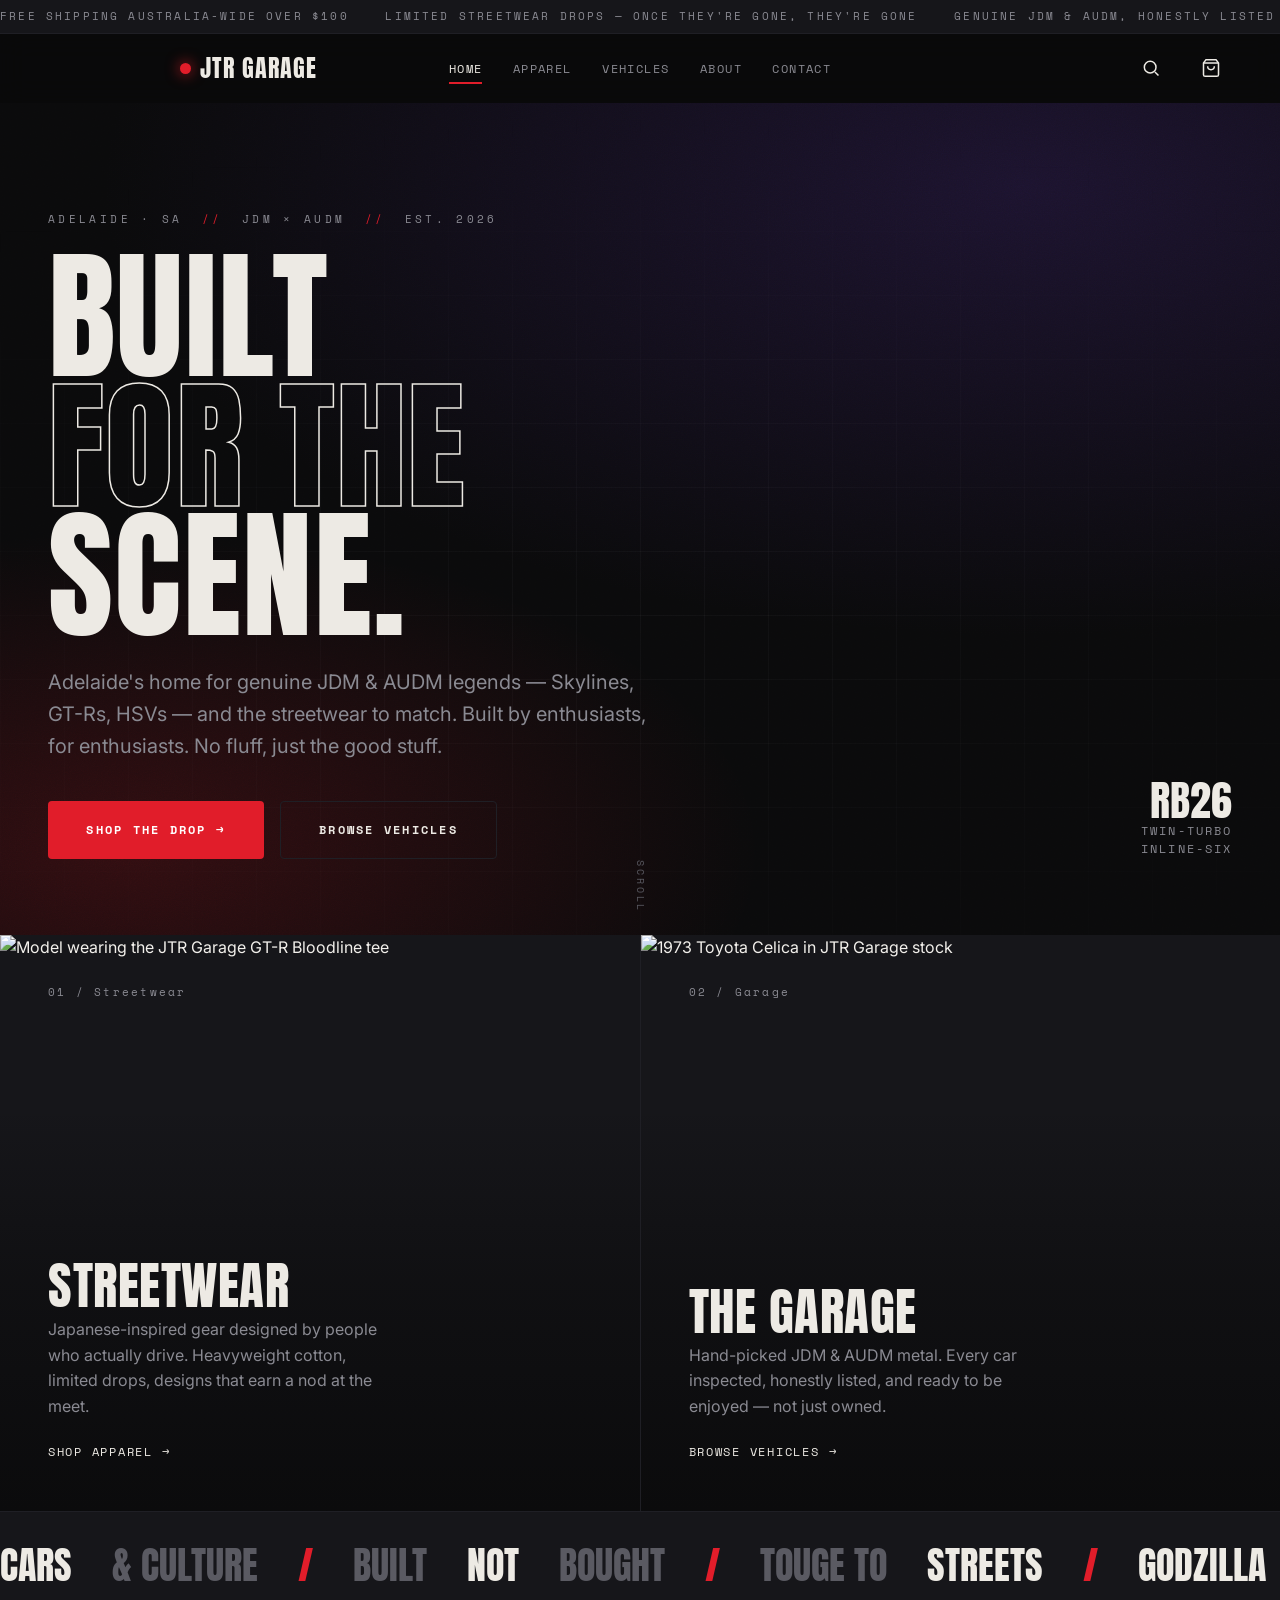
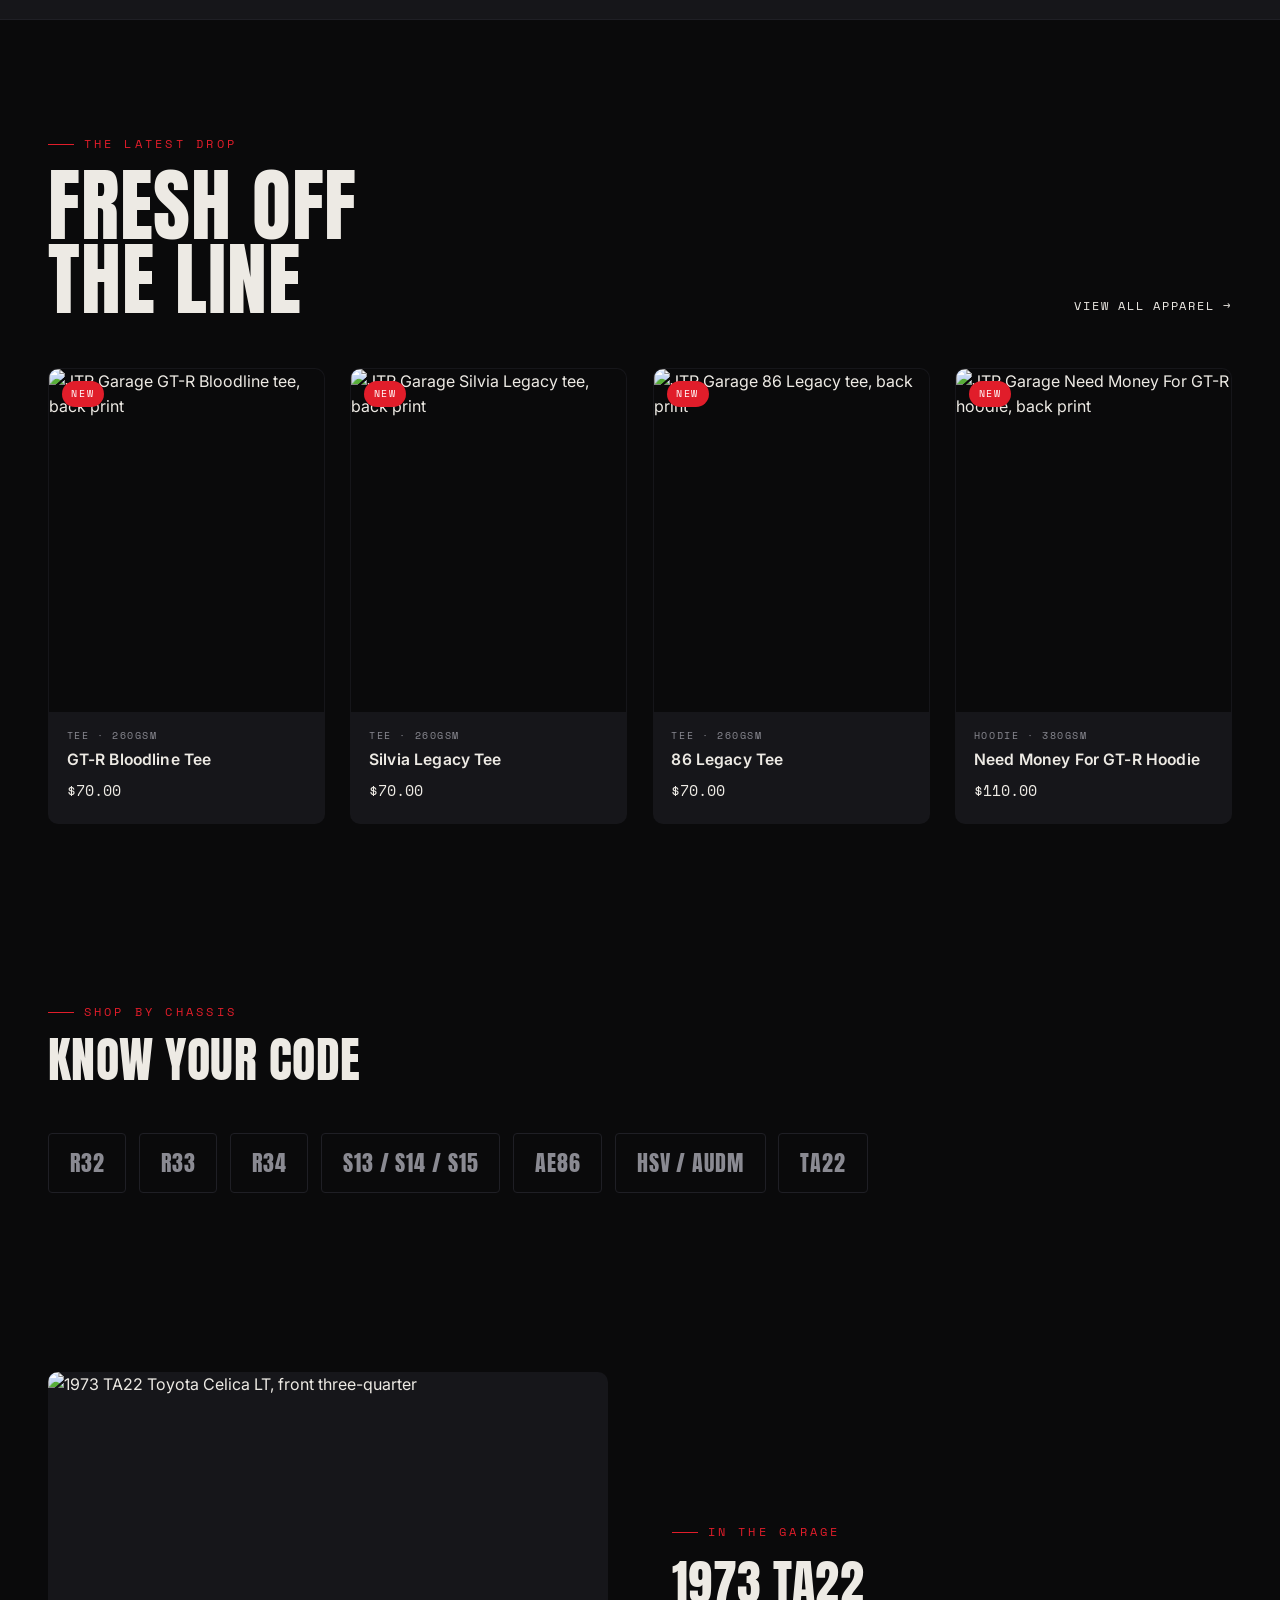
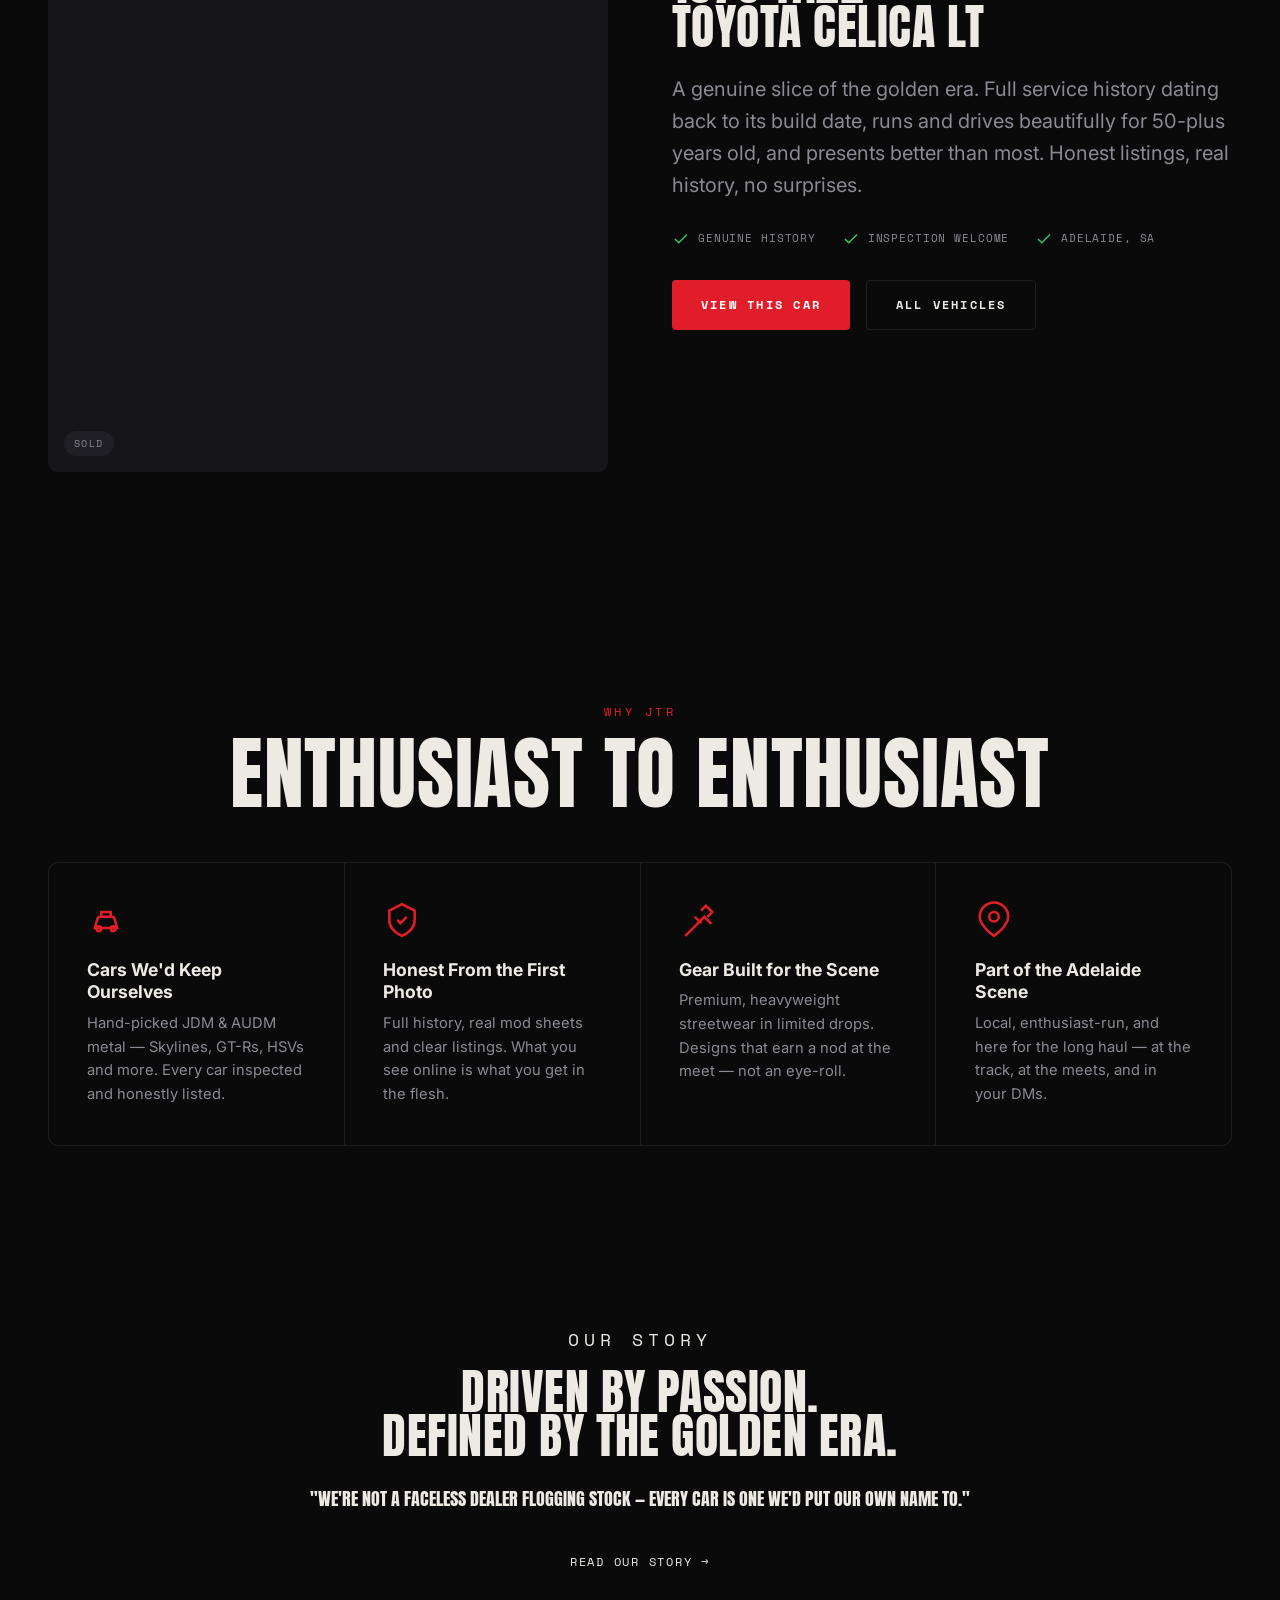
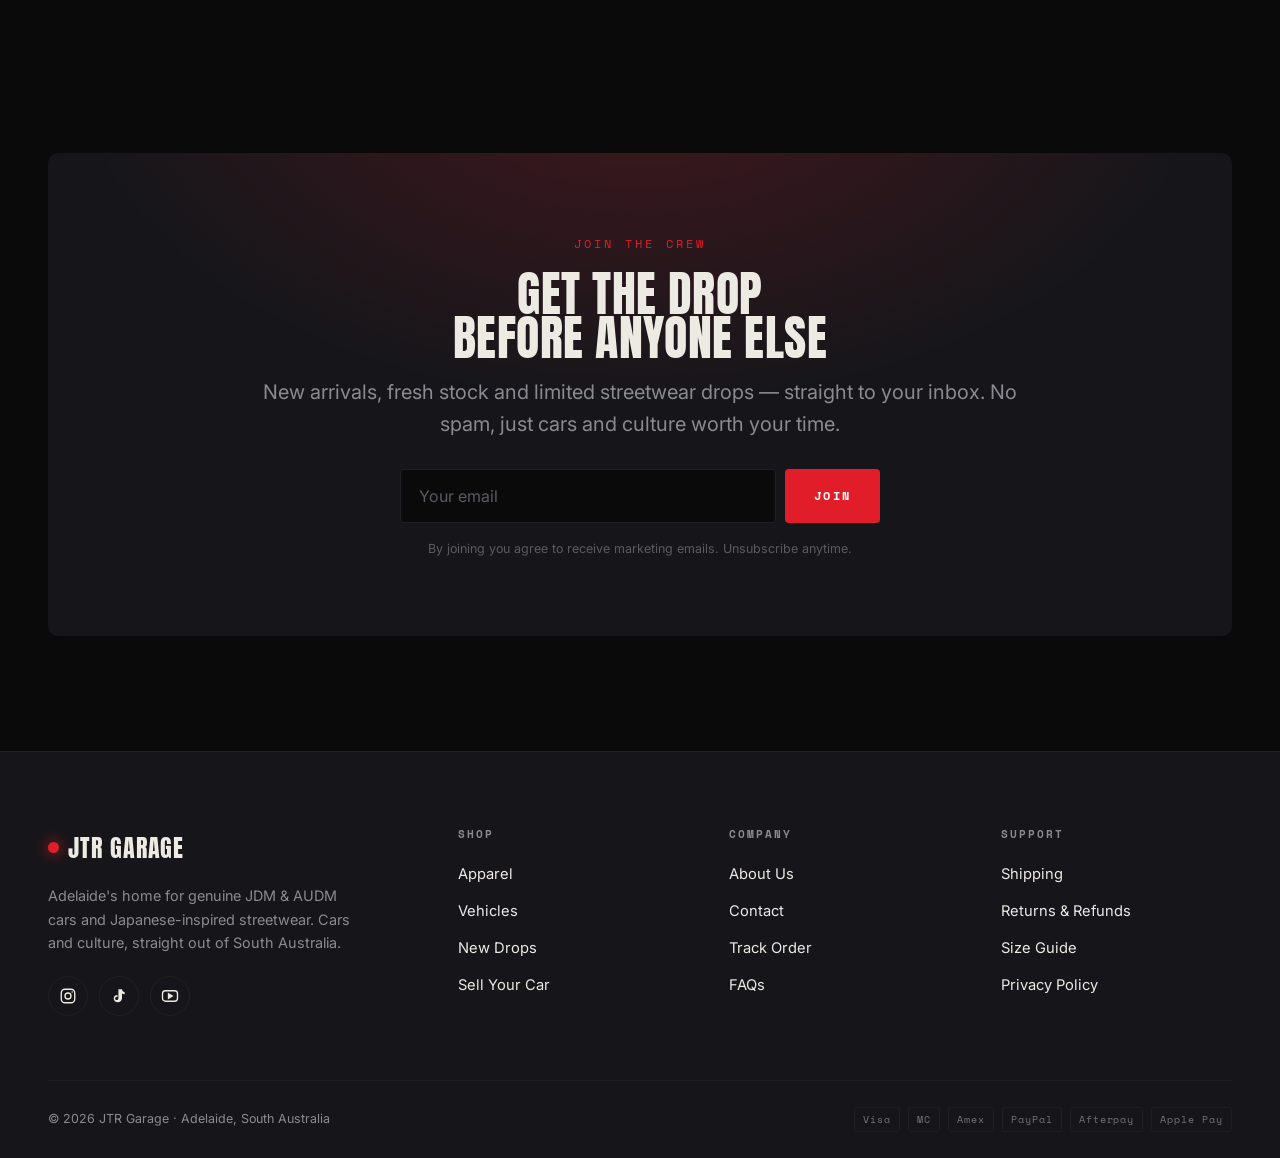
==== index.html @ a8d44f6a "Redesign JTR Garage storefront — dark JDM-streetwear theme Complete ground-up redesign of the JTR Ga" ====
<!doctype html>
<html lang="en-AU">
<head>
  <meta charset="utf-8">
  <meta name="viewport" content="width=device-width, initial-scale=1">
  <title>JTR Garage — JDM & AUDM Cars + Japanese-Inspired Streetwear | Adelaide</title>
  <meta name="description" content="JTR Garage — Adelaide's home for genuine JDM & AUDM cars (Skylines, GT-Rs, HSVs) and Japanese-inspired streetwear. Built by enthusiasts, for enthusiasts.">
  <link rel="canonical" href="https://jtr-garage.myshopify.com/">
  <meta name="theme-color" content="#0a0a0b">

  <!-- Open Graph -->
  <meta property="og:type" content="website">
  <meta property="og:site_name" content="JTR Garage">
  <meta property="og:title" content="JTR Garage — Cars & Culture. Adelaide-Built.">
  <meta property="og:description" content="Genuine JDM & AUDM legends and the streetwear to match. Built by enthusiasts, for enthusiasts.">
  <meta property="og:image" content="https://cdn.shopify.com/s/files/1/0996/3821/5027/files/IMG_1410.heic?v=1778759772&width=1200">
  <meta name="twitter:card" content="summary_large_image">

  <link rel="preconnect" href="https://fonts.googleapis.com">
  <link rel="preconnect" href="https://fonts.gstatic.com" crossorigin>
  <link rel="preconnect" href="https://cdn.shopify.com" crossorigin>
  <link href="https://fonts.googleapis.com/css2?family=Anton&family=Inter:wght@400;500;600;700&family=Space+Mono:wght@400;700&display=swap" rel="stylesheet">
  <link rel="stylesheet" href="assets/css/styles.css">

  <script type="application/ld+json">
  {
    "@context": "https://schema.org",
    "@type": "Organization",
    "name": "JTR Garage",
    "url": "https://jtr-garage.myshopify.com/",
    "description": "Adelaide retailer of genuine JDM & AUDM cars and Japanese-inspired streetwear.",
    "address": { "@type": "PostalAddress", "addressLocality": "Adelaide", "addressRegion": "SA", "addressCountry": "AU" },
    "sameAs": [
      "https://www.instagram.com/jtrgarage",
      "https://www.tiktok.com/@jtrgarage",
      "https://www.youtube.com/@jtrgarage"
    ]
  }
  </script>
  <script src="assets/js/app.js" defer></script>
</head>
<body>
  <a class="skip-link" href="#main">Skip to content</a>

  <!-- Announcement -->
  <div class="announce" aria-label="Store announcements">
    <div class="announce__track" aria-hidden="true">
      <span>Free shipping Australia-wide over $100&nbsp;&nbsp;&nbsp;&nbsp;Limited streetwear drops — once they're gone, they're gone&nbsp;&nbsp;&nbsp;&nbsp;Genuine JDM & AUDM, honestly listed&nbsp;&nbsp;&nbsp;&nbsp;Adelaide-built</span>
      <span>Free shipping Australia-wide over $100&nbsp;&nbsp;&nbsp;&nbsp;Limited streetwear drops — once they're gone, they're gone&nbsp;&nbsp;&nbsp;&nbsp;Genuine JDM & AUDM, honestly listed&nbsp;&nbsp;&nbsp;&nbsp;Adelaide-built</span>
    </div>
  </div>

  <!-- Header -->
  <header class="site-header">
    <div class="container nav">
      <button class="nav__toggle" aria-expanded="false" aria-controls="navMenu" aria-label="Open menu"><span></span></button>
      <a class="brand" href="index.html" aria-label="JTR Garage home"><span class="dot" aria-hidden="true"></span>JTR Garage</a>
      <nav class="nav__menu" id="navMenu" aria-label="Primary">
        <ul class="nav__links">
          <li><a href="index.html" aria-current="page">Home</a></li>
          <li><a href="apparel.html">Apparel</a></li>
          <li><a href="vehicles.html">Vehicles</a></li>
          <li><a href="about.html">About</a></li>
          <li><a href="contact.html">Contact</a></li>
        </ul>
      </nav>
      <div class="nav__actions">
        <a class="nav__icon" href="contact.html" aria-label="Search">
          <svg viewBox="0 0 24 24" fill="none" stroke="currentColor" stroke-width="1.8" aria-hidden="true"><circle cx="11" cy="11" r="7"/><path d="m21 21-4.3-4.3"/></svg>
        </a>
        <button class="nav__icon" data-cart-open aria-label="Open bag">
          <svg viewBox="0 0 24 24" fill="none" stroke="currentColor" stroke-width="1.8" aria-hidden="true"><path d="M6 2 3 6v14a2 2 0 0 0 2 2h14a2 2 0 0 0 2-2V6l-3-4z"/><path d="M3 6h18"/><path d="M16 10a4 4 0 0 1-8 0"/></svg>
          <span class="cart-count" aria-hidden="true">0</span>
        </button>
      </div>
    </div>
  </header>

  <main id="main">
    <!-- HERO -->
    <section class="hero">
      <div class="hero__bg" aria-hidden="true"></div>
      <div class="hero__grid" aria-hidden="true"></div>
      <div class="hero__noise" aria-hidden="true"></div>
      <div class="container hero__inner">
        <p class="hero__chassis"><span>Adelaide · SA</span><span class="accent">//</span><span>JDM × AUDM</span><span class="accent">//</span><span>Est. 2026</span></p>
        <h1 class="h-xl">
          <span class="line">Built</span>
          <span class="line outline">For the</span>
          <span class="line">Scene.</span>
        </h1>
        <p class="hero__sub lede">Adelaide's home for genuine JDM &amp; AUDM legends — Skylines, GT-Rs, HSVs — and the streetwear to match. Built by enthusiasts, for enthusiasts. No fluff, just the good stuff.</p>
        <div class="hero__cta">
          <a class="btn btn--lg" href="apparel.html">Shop the Drop <span class="arrow" aria-hidden="true">→</span></a>
          <a class="btn btn--ghost btn--lg" href="vehicles.html">Browse Vehicles</a>
        </div>
      </div>
      <div class="hero__meta" aria-hidden="true">
        <div class="num">RB26</div>
        <p class="mono text-ash">Twin-turbo<br>inline-six</p>
      </div>
      <span class="scroll-cue" aria-hidden="true">Scroll</span>
    </section>

    <!-- WORLDS -->
    <section aria-label="Shop by world">
      <div class="worlds">
        <article class="world reveal">
          <span class="world__num">01 / Streetwear</span>
          <div class="world__media"><img src="https://cdn.shopify.com/s/files/1/0996/3821/5027/files/6d2e82fd798141e6ab0d344228df6af6.png?v=1782035944&width=1000" alt="Model wearing the JTR Garage GT-R Bloodline tee" loading="lazy" width="1000" height="1250"></div>
          <div class="world__body">
            <h3>Streetwear</h3>
            <p>Japanese-inspired gear designed by people who actually drive. Heavyweight cotton, limited drops, designs that earn a nod at the meet.</p>
            <a class="link-arrow" href="apparel.html">Shop apparel <span aria-hidden="true">→</span></a>
          </div>
        </article>
        <article class="world reveal">
          <span class="world__num">02 / Garage</span>
          <div class="world__media"><img src="https://cdn.shopify.com/s/files/1/0996/3821/5027/files/IMG_1410.heic?v=1778759772&width=1000" alt="1973 Toyota Celica in JTR Garage stock" loading="lazy" width="1000" height="1333"></div>
          <div class="world__body">
            <h3>The Garage</h3>
            <p>Hand-picked JDM &amp; AUDM metal. Every car inspected, honestly listed, and ready to be enjoyed — not just owned.</p>
            <a class="link-arrow" href="vehicles.html">Browse vehicles <span aria-hidden="true">→</span></a>
          </div>
        </article>
      </div>
    </section>

    <!-- BRAND STRIP -->
    <div class="strip" aria-hidden="true">
      <div class="strip__track">
        <span><em>Cars</em> &amp; Culture</span><span>Built <em>Not</em> Bought</span><span>Touge to <em>Streets</em></span><span><em>Godzilla</em> Lives</span>
        <span><em>Cars</em> &amp; Culture</span><span>Built <em>Not</em> Bought</span><span>Touge to <em>Streets</em></span><span><em>Godzilla</em> Lives</span>
      </div>
    </div>

    <!-- LATEST DROP -->
    <section class="section" aria-labelledby="drop-h">
      <div class="container">
        <div class="section-head">
          <p class="eyebrow">The Latest Drop</p>
          <div style="display:flex;justify-content:space-between;align-items:flex-end;gap:1rem;flex-wrap:wrap">
            <h2 class="h-lg" id="drop-h">Fresh Off<br>the Line</h2>
            <a class="link-arrow" href="apparel.html">View all apparel <span aria-hidden="true">→</span></a>
          </div>
        </div>
        <div class="grid grid--products">
          <!-- GT-R Bloodline Tee -->
          <article class="card reveal">
            <div class="card__media">
              <div class="card__tags"><span class="badge badge--new">New</span></div>
              <img class="main" src="https://cdn.shopify.com/s/files/1/0996/3821/5027/files/6d2e82fd798141e6ab0d344228df6af6.png?v=1782035944&width=600" alt="JTR Garage GT-R Bloodline tee, back print" loading="lazy" width="600" height="750">
              <img class="alt" src="https://cdn.shopify.com/s/files/1/0996/3821/5027/files/3e28e5563ec143d69ae0faca0f91ce28.png?v=1782035943&width=600" alt="" loading="lazy" width="600" height="750">
              <div class="card__quick"><a class="btn btn--block btn--light" href="product-gt-r-bloodline-tee.html">View — $70</a></div>
            </div>
            <div class="card__body">
              <span class="card__type">Tee · 260gsm</span>
              <a class="card__link" href="product-gt-r-bloodline-tee.html"><h3 class="card__title">GT-R Bloodline Tee</h3></a>
              <span class="card__price">$70.00</span>
            </div>
          </article>
          <!-- Silvia Legacy Tee -->
          <article class="card reveal">
            <div class="card__media">
              <div class="card__tags"><span class="badge badge--new">New</span></div>
              <img class="main" src="https://cdn.shopify.com/s/files/1/0996/3821/5027/files/0b4394c1098d4ad883987fc6e16c37b6.png?v=1782036023&width=600" alt="JTR Garage Silvia Legacy tee, back print" loading="lazy" width="600" height="750">
              <img class="alt" src="https://cdn.shopify.com/s/files/1/0996/3821/5027/files/18c132f25ce74265a1ed1c13c57f512d.png?v=1782036022&width=600" alt="" loading="lazy" width="600" height="750">
              <div class="card__quick"><a class="btn btn--block btn--light" href="product-silvia-legacy-tee.html">View — $70</a></div>
            </div>
            <div class="card__body">
              <span class="card__type">Tee · 260gsm</span>
              <a class="card__link" href="product-silvia-legacy-tee.html"><h3 class="card__title">Silvia Legacy Tee</h3></a>
              <span class="card__price">$70.00</span>
            </div>
          </article>
          <!-- 86 Legacy Tee -->
          <article class="card reveal">
            <div class="card__media">
              <div class="card__tags"><span class="badge badge--new">New</span></div>
              <img class="main" src="https://cdn.shopify.com/s/files/1/0996/3821/5027/files/5de218556f364bc88f3ea257500eb678.png?v=1782038824&width=600" alt="JTR Garage 86 Legacy tee, back print" loading="lazy" width="600" height="750">
              <img class="alt" src="https://cdn.shopify.com/s/files/1/0996/3821/5027/files/0eedc8e55056465482ac3e46054954a8.png?v=1782038824&width=600" alt="" loading="lazy" width="600" height="750">
              <div class="card__quick"><a class="btn btn--block btn--light" href="product-86-legacy-tee.html">View — $70</a></div>
            </div>
            <div class="card__body">
              <span class="card__type">Tee · 260gsm</span>
              <a class="card__link" href="product-86-legacy-tee.html"><h3 class="card__title">86 Legacy Tee</h3></a>
              <span class="card__price">$70.00</span>
            </div>
          </article>
          <!-- Need Money Hoodie -->
          <article class="card reveal">
            <div class="card__media">
              <div class="card__tags"><span class="badge badge--new">New</span></div>
              <img class="main" src="https://cdn.shopify.com/s/files/1/0996/3821/5027/files/aecdde7987064b0fa595f84866cf0510.png?v=1782098168&width=600" alt="JTR Garage Need Money For GT-R hoodie, back print" loading="lazy" width="600" height="750">
              <img class="alt" src="https://cdn.shopify.com/s/files/1/0996/3821/5027/files/e1a0af1949a040fe84cc555e1acfe4ed.png?v=1782098168&width=600" alt="" loading="lazy" width="600" height="750">
              <div class="card__quick"><a class="btn btn--block btn--light" href="product-need-money-hoodie.html">View — $110</a></div>
            </div>
            <div class="card__body">
              <span class="card__type">Hoodie · 380gsm</span>
              <a class="card__link" href="product-need-money-hoodie.html"><h3 class="card__title">Need Money For GT-R Hoodie</h3></a>
              <span class="card__price">$110.00</span>
            </div>
          </article>
        </div>
      </div>
    </section>

    <!-- SHOP BY CHASSIS -->
    <section class="section section--tight" aria-labelledby="chassis-h">
      <div class="container">
        <div class="section-head">
          <p class="eyebrow">Shop by Chassis</p>
          <h2 class="h-md" id="chassis-h">Know your code</h2>
        </div>
        <nav class="chassis" aria-label="Shop by chassis code">
          <a href="apparel.html?chassis=r32">R32</a>
          <a href="apparel.html?chassis=r33">R33</a>
          <a href="apparel.html?chassis=r34">R34</a>
          <a href="apparel.html?chassis=s13">S13 / S14 / S15</a>
          <a href="apparel.html?chassis=86">AE86</a>
          <a href="vehicles.html?chassis=hsv">HSV / AUDM</a>
          <a href="vehicles.html?chassis=ta22">TA22</a>
        </nav>
      </div>
    </section>

    <!-- VEHICLE FEATURE -->
    <section class="section" aria-labelledby="veh-h">
      <div class="container">
        <div class="feature">
          <div class="feature__media reveal">
            <img src="https://cdn.shopify.com/s/files/1/0996/3821/5027/files/IMG_1410.heic?v=1778759772&width=1100" alt="1973 TA22 Toyota Celica LT, front three-quarter" loading="lazy" width="1100" height="1466">
            <span class="badge badge--sold tag-mono">Sold</span>
          </div>
          <div class="feature__body reveal">
            <p class="eyebrow">In the Garage</p>
            <h2 class="h-md" id="veh-h">1973 TA22<br>Toyota Celica LT</h2>
            <div class="stack">
              <p class="lede">A genuine slice of the golden era. Full service history dating back to its build date, runs and drives beautifully for 50-plus years old, and presents better than most. Honest listings, real history, no surprises.</p>
            </div>
            <div class="trust-row">
              <div><svg viewBox="0 0 24 24" fill="none" stroke="currentColor" stroke-width="2"><path d="M20 6 9 17l-5-5"/></svg> Genuine history</div>
              <div><svg viewBox="0 0 24 24" fill="none" stroke="currentColor" stroke-width="2"><path d="M20 6 9 17l-5-5"/></svg> Inspection welcome</div>
              <div><svg viewBox="0 0 24 24" fill="none" stroke="currentColor" stroke-width="2"><path d="M20 6 9 17l-5-5"/></svg> Adelaide, SA</div>
            </div>
            <div class="hero__cta" style="margin-top:2rem">
              <a class="btn" href="vehicle-1973-ta22-celica.html">View this car</a>
              <a class="btn btn--ghost" href="vehicles.html">All vehicles</a>
            </div>
          </div>
        </div>
      </div>
    </section>

    <!-- VALUE PROPS -->
    <section class="section" aria-labelledby="why-h">
      <div class="container">
        <div class="section-head center">
          <p class="eyebrow center">Why JTR</p>
          <h2 class="h-lg" id="why-h">Enthusiast to Enthusiast</h2>
        </div>
        <div class="props">
          <div class="prop reveal">
            <svg class="prop__ico" viewBox="0 0 24 24" fill="none" stroke="currentColor" stroke-width="1.6"><path d="M5 17h14l-1.5-5.5a2 2 0 0 0-1.9-1.5H8.4a2 2 0 0 0-1.9 1.5L5 17z"/><circle cx="7.5" cy="17.5" r="1.5"/><circle cx="16.5" cy="17.5" r="1.5"/><path d="M9 10V7h6v3"/></svg>
            <h3>Cars We'd Keep Ourselves</h3>
            <p>Hand-picked JDM &amp; AUDM metal — Skylines, GT-Rs, HSVs and more. Every car inspected and honestly listed.</p>
          </div>
          <div class="prop reveal">
            <svg class="prop__ico" viewBox="0 0 24 24" fill="none" stroke="currentColor" stroke-width="1.6"><path d="M12 2 4 6v6c0 5 3.5 8 8 10 4.5-2 8-5 8-10V6z"/><path d="m9 12 2 2 4-4"/></svg>
            <h3>Honest From the First Photo</h3>
            <p>Full history, real mod sheets and clear listings. What you see online is what you get in the flesh.</p>
          </div>
          <div class="prop reveal">
            <svg class="prop__ico" viewBox="0 0 24 24" fill="none" stroke="currentColor" stroke-width="1.6"><path d="M20.4 14.5 16 10 4 22"/><path d="m14 6 3-3 4 4-3 3"/><path d="m10 10 4 4"/></svg>
            <h3>Gear Built for the Scene</h3>
            <p>Premium, heavyweight streetwear in limited drops. Designs that earn a nod at the meet — not an eye-roll.</p>
          </div>
          <div class="prop reveal">
            <svg class="prop__ico" viewBox="0 0 24 24" fill="none" stroke="currentColor" stroke-width="1.6"><path d="M21 10c0 6-9 12-9 12S3 16 3 10a9 9 0 0 1 18 0z"/><circle cx="12" cy="10" r="3"/></svg>
            <h3>Part of the Adelaide Scene</h3>
            <p>Local, enthusiast-run, and here for the long haul — at the track, at the meets, and in your DMs.</p>
          </div>
        </div>
      </div>
    </section>

    <!-- STORY -->
    <section class="section section--tight" aria-labelledby="story-h">
      <div class="container story" style="text-align:center">
        <p class="eyebrow center" style="justify-content:center">Our Story</p>
        <h2 class="h-md" id="story-h" style="margin-top:1rem">Driven by Passion.<br>Defined by the Golden Era.</h2>
        <p class="pull" style="border:0;padding:0;text-align:center;margin-top:2rem">"We're not a faceless dealer flogging stock — every car is one we'd put our own name to."</p>
        <a class="link-arrow" href="about.html" style="justify-content:center">Read our story <span aria-hidden="true">→</span></a>
      </div>
    </section>

    <!-- NEWSLETTER -->
    <section class="section" aria-labelledby="nl-h">
      <div class="container">
        <div class="newsletter reveal">
          <p class="eyebrow center" style="justify-content:center">Join the Crew</p>
          <h2 class="h-md" id="nl-h" style="margin-top:1rem">Get the Drop<br>Before Anyone Else</h2>
          <p class="lede" style="margin:1rem auto 0">New arrivals, fresh stock and limited streetwear drops — straight to your inbox. No spam, just cars and culture worth your time.</p>
          <form class="newsletter__form" data-demo data-success="You're on the list — welcome to the crew.">
            <label class="visually-hidden" for="nl-email">Email address</label>
            <input class="field" id="nl-email" type="email" name="email" placeholder="Your email" required autocomplete="email">
            <button class="btn" type="submit">Join</button>
          </form>
          <small>By joining you agree to receive marketing emails. Unsubscribe anytime.</small>
        </div>
      </div>
    </section>
  </main>

  <!-- FOOTER -->
  <footer class="site-footer">
    <div class="container">
      <div class="footer__grid">
        <div class="footer__brand">
          <a class="brand" href="index.html"><span class="dot" aria-hidden="true"></span>JTR Garage</a>
          <p>Adelaide's home for genuine JDM &amp; AUDM cars and Japanese-inspired streetwear. Cars and culture, straight out of South Australia.</p>
          <div class="socials">
            <a href="https://www.instagram.com/jtrgarage" aria-label="Instagram" rel="noopener" target="_blank"><svg viewBox="0 0 24 24" fill="none" stroke="currentColor" stroke-width="1.8"><rect x="3" y="3" width="18" height="18" rx="5"/><circle cx="12" cy="12" r="4"/><circle cx="17.5" cy="6.5" r="1" fill="currentColor" stroke="none"/></svg></a>
            <a href="https://www.tiktok.com/@jtrgarage" aria-label="TikTok" rel="noopener" target="_blank"><svg viewBox="0 0 24 24" fill="currentColor"><path d="M16 3c.3 2.1 1.5 3.6 3.6 3.9v2.6c-1.3.1-2.5-.3-3.6-1v6.1c0 3.3-2.4 5.6-5.5 5.6S5 18 5 15.2c0-2.8 2.3-4.8 5-4.6v2.7c-.4-.1-.9-.2-1.3-.1-1.1.2-1.9 1.1-1.8 2.3.1 1.1 1 1.9 2.1 1.9 1.3 0 2.2-1 2.2-2.5V3z"/></svg></a>
            <a href="https://www.youtube.com/@jtrgarage" aria-label="YouTube" rel="noopener" target="_blank"><svg viewBox="0 0 24 24" fill="none" stroke="currentColor" stroke-width="1.8"><rect x="2" y="5" width="20" height="14" rx="4"/><path d="m10 9 5 3-5 3z" fill="currentColor"/></svg></a>
          </div>
        </div>
        <div class="footer__col">
          <h4>Shop</h4>
          <a href="apparel.html">Apparel</a>
          <a href="vehicles.html">Vehicles</a>
          <a href="apparel.html">New Drops</a>
          <a href="vehicles.html">Sell Your Car</a>
        </div>
        <div class="footer__col">
          <h4>Company</h4>
          <a href="about.html">About Us</a>
          <a href="contact.html">Contact</a>
          <a href="contact.html">Track Order</a>
          <a href="contact.html">FAQs</a>
        </div>
        <div class="footer__col">
          <h4>Support</h4>
          <a href="contact.html">Shipping</a>
          <a href="contact.html">Returns &amp; Refunds</a>
          <a href="contact.html">Size Guide</a>
          <a href="contact.html">Privacy Policy</a>
        </div>
      </div>
      <div class="footer__bar">
        <p>© <span data-year>2026</span> JTR Garage · Adelaide, South Australia</p>
        <div class="pay" aria-label="Accepted payments">
          <span>Visa</span><span>MC</span><span>Amex</span><span>PayPal</span><span>Afterpay</span><span>Apple Pay</span>
        </div>
      </div>
    </div>
  </footer>

  <!-- Cart drawer -->
  <div class="overlay" id="overlay" aria-hidden="true"></div>
  <aside class="drawer" id="cartDrawer" aria-label="Shopping bag" aria-hidden="true">
    <div class="drawer__head">
      <h3>Your Bag</h3>
      <button class="drawer__close" data-cart-close aria-label="Close bag">
        <svg viewBox="0 0 24 24" fill="none" stroke="currentColor" stroke-width="1.8"><path d="M18 6 6 18M6 6l12 12"/></svg>
      </button>
    </div>
    <div class="drawer__body" id="cartBody"></div>
    <div class="drawer__foot">
      <div class="drawer__total"><span class="mono">Subtotal</span><span class="amt" id="cartTotal">$0.00</span></div>
      <a class="btn btn--block btn--lg" href="contact.html">Checkout</a>
      <p class="drawer__note">Secure checkout · Free AU shipping over $100</p>
    </div>
  </aside>
</body>
</html>
---- assets/css/styles.css ----
/* ==========================================================================
   JTR GARAGE — Design System
   Aesthetic: dark, minimalist "techwear" canvas + one weaponised JDM accent.
   Type: Anton (display) · Inter (body) · Space Mono (technical labels)
   ========================================================================== */

/* ---- Design tokens ------------------------------------------------------ */
:root {
  /* Core palette */
  --sumi:      #0a0a0b;   /* page background — near-black ink              */
  --graphite:  #16161a;   /* raised surfaces / cards                       */
  --graphite-2:#1f1f25;   /* hover / borders on dark                       */
  --bone:      #edeae4;   /* primary text — warm off-white                 */
  --ash:       #8a8a92;   /* muted text, captions, metadata                */
  --ash-dim:   #5a5a62;   /* faint dividers                                 */
  --red:       #e11d2a;   /* THE accent — CTAs, tags, links, the dot       */
  --red-hot:   #ff2b39;   /* hover state for the accent                    */
  --purple:    #2a1a4a;   /* R34 Midnight Purple — seasonal/secondary      */
  --white:     #f4f2ed;   /* championship white for inverted sections      */
  --good:      #35c46b;   /* in-stock / success                            */

  /* Type */
  --f-display: 'Anton', 'Arial Narrow', sans-serif;
  --f-body:    'Inter', system-ui, -apple-system, 'Segoe UI', sans-serif;
  --f-mono:    'Space Mono', ui-monospace, 'SFMono-Regular', monospace;

  /* Scale */
  --container: 1280px;
  --gutter: clamp(1rem, 4vw, 3rem);
  --radius: 4px;
  --radius-lg: 10px;

  /* Motion */
  --ease: cubic-bezier(0.22, 1, 0.36, 1);
  --t-fast: 0.18s var(--ease);
  --t-med: 0.35s var(--ease);

  /* Elevation */
  --shadow: 0 10px 40px -12px rgba(0, 0, 0, 0.7);
  --header-h: 68px;
}

/* ---- Reset -------------------------------------------------------------- */
*, *::before, *::after { box-sizing: border-box; }
* { margin: 0; }
html { -webkit-text-size-adjust: 100%; scroll-behavior: smooth; }
body {
  background: var(--sumi);
  color: var(--bone);
  font-family: var(--f-body);
  font-size: 16px;
  line-height: 1.6;
  -webkit-font-smoothing: antialiased;
  text-rendering: optimizeLegibility;
  overflow-x: hidden;
}
img, picture, svg, video { display: block; max-width: 100%; height: auto; }
a { color: inherit; text-decoration: none; }
button { font: inherit; color: inherit; cursor: pointer; background: none; border: 0; }
input, textarea, select { font: inherit; color: inherit; }
ul, ol { list-style: none; padding: 0; }
:focus-visible { outline: 2px solid var(--red); outline-offset: 3px; border-radius: 2px; }

/* ---- Typography --------------------------------------------------------- */
h1, h2, h3, h4 { font-family: var(--f-display); font-weight: 400; line-height: 0.92; letter-spacing: 0.01em; text-transform: uppercase; }
.h-xl  { font-size: clamp(3rem, 11vw, 9rem); }
.h-lg  { font-size: clamp(2.4rem, 7vw, 5rem); }
.h-md  { font-size: clamp(1.8rem, 4.5vw, 3rem); }
.h-sm  { font-size: clamp(1.4rem, 3vw, 2rem); }
.lede  { font-size: clamp(1.05rem, 1.6vw, 1.25rem); color: var(--ash); max-width: 60ch; }

/* technical / spec label */
.mono { font-family: var(--f-mono); font-size: 0.72rem; letter-spacing: 0.18em; text-transform: uppercase; }
.eyebrow { font-family: var(--f-mono); font-size: 0.72rem; letter-spacing: 0.28em; text-transform: uppercase; color: var(--red); display: inline-flex; align-items: center; gap: 0.6rem; }
.eyebrow::before { content: ""; width: 26px; height: 1px; background: var(--red); }
.eyebrow.center::before { display: none; }

.accent { color: var(--red); }
.text-ash { color: var(--ash); }

/* ---- Layout ------------------------------------------------------------- */
.container { width: 100%; max-width: var(--container); margin-inline: auto; padding-inline: var(--gutter); }
.section { padding-block: clamp(3.5rem, 9vw, 8rem); }
.section--tight { padding-block: clamp(2.5rem, 5vw, 4rem); }
.divider { height: 1px; background: linear-gradient(90deg, transparent, var(--graphite-2) 20%, var(--graphite-2) 80%, transparent); border: 0; }
.stack > * + * { margin-top: 1.25rem; }
.section-head { display: flex; flex-direction: column; gap: 1rem; margin-bottom: clamp(2rem, 4vw, 3.5rem); }
.section-head.center { align-items: center; text-align: center; }
.skip-link { position: absolute; left: -9999px; top: 0; z-index: 200; background: var(--red); color: #fff; padding: 0.75rem 1.25rem; font-weight: 600; }
.skip-link:focus { left: 0; }

/* ---- Buttons ------------------------------------------------------------ */
.btn {
  --btn-bg: var(--red); --btn-fg: #fff;
  display: inline-flex; align-items: center; justify-content: center; gap: 0.6rem;
  min-height: 50px; padding: 0 1.8rem;
  background: var(--btn-bg); color: var(--btn-fg);
  font-family: var(--f-mono); font-size: 0.78rem; font-weight: 700; letter-spacing: 0.18em; text-transform: uppercase;
  border-radius: var(--radius); position: relative; overflow: hidden;
  transition: transform var(--t-fast), background var(--t-fast), box-shadow var(--t-fast);
}
.btn:hover { background: var(--red-hot); transform: translateY(-2px); box-shadow: 0 12px 30px -10px rgba(225, 29, 42, 0.6); }
.btn:active { transform: translateY(0); }
.btn--ghost { --btn-bg: transparent; --btn-fg: var(--bone); border: 1px solid var(--graphite-2); }
.btn--ghost:hover { --btn-bg: var(--bone); --btn-fg: var(--sumi); border-color: var(--bone); box-shadow: none; }
.btn--light { --btn-bg: var(--bone); --btn-fg: var(--sumi); }
.btn--light:hover { background: #fff; box-shadow: 0 12px 30px -10px rgba(0,0,0,0.5); }
.btn--block { width: 100%; }
.btn--lg { min-height: 58px; padding-inline: 2.4rem; }
.btn .arrow { transition: transform var(--t-fast); }
.btn:hover .arrow { transform: translateX(4px); }

.link-arrow { font-family: var(--f-mono); font-size: 0.78rem; letter-spacing: 0.14em; text-transform: uppercase; display: inline-flex; align-items: center; gap: 0.55rem; color: var(--bone); transition: gap var(--t-fast), color var(--t-fast); }
.link-arrow:hover { color: var(--red); gap: 0.9rem; }

/* ---- Badges ------------------------------------------------------------- */
.badge { display: inline-flex; align-items: center; gap: 0.4rem; font-family: var(--f-mono); font-size: 0.62rem; letter-spacing: 0.16em; text-transform: uppercase; padding: 0.3rem 0.6rem; border-radius: 100px; }
.badge--new { background: var(--red); color: #fff; }
.badge--sold { background: var(--graphite-2); color: var(--ash); }
.badge--stock { color: var(--good); }
.badge--stock::before { content: ""; width: 7px; height: 7px; border-radius: 50%; background: var(--good); box-shadow: 0 0 0 3px rgba(53, 196, 107, 0.18); }

/* ==========================================================================
   HEADER / NAV
   ========================================================================== */
.announce { background: var(--graphite); border-bottom: 1px solid var(--graphite-2); overflow: hidden; }
.announce__track { display: flex; gap: 3rem; white-space: nowrap; padding-block: 0.5rem; animation: marquee 28s linear infinite; will-change: transform; }
.announce__track span { font-family: var(--f-mono); font-size: 0.68rem; letter-spacing: 0.2em; text-transform: uppercase; color: var(--ash); display: inline-flex; align-items: center; gap: 3rem; }
.announce__track span::after { content: "●"; color: var(--red); font-size: 0.5rem; }
@keyframes marquee { to { transform: translateX(-50%); } }

.site-header { position: sticky; top: 0; z-index: 100; background: rgba(10,10,11,0.72); backdrop-filter: blur(14px); -webkit-backdrop-filter: blur(14px); border-bottom: 1px solid transparent; transition: border-color var(--t-med), background var(--t-med); }
.site-header.scrolled { background: rgba(10,10,11,0.92); border-bottom-color: var(--graphite-2); }
.nav { height: var(--header-h); display: grid; grid-template-columns: 1fr auto 1fr; align-items: center; }
.nav__menu { display: flex; align-items: center; gap: 2rem; }
.nav__links { display: flex; gap: 1.9rem; }
.nav__links a { font-family: var(--f-mono); font-size: 0.74rem; letter-spacing: 0.12em; text-transform: uppercase; color: var(--ash); position: relative; padding-block: 0.4rem; transition: color var(--t-fast); }
.nav__links a::after { content: ""; position: absolute; left: 0; bottom: 0; width: 0; height: 1.5px; background: var(--red); transition: width var(--t-fast); }
.nav__links a:hover, .nav__links a[aria-current="page"] { color: var(--bone); }
.nav__links a:hover::after, .nav__links a[aria-current="page"]::after { width: 100%; }
.nav__actions { display: flex; align-items: center; gap: 1.1rem; justify-self: end; }
.nav__icon { width: 42px; height: 42px; display: inline-flex; align-items: center; justify-content: center; border-radius: 50%; color: var(--bone); transition: background var(--t-fast), color var(--t-fast); position: relative; }
.nav__icon:hover { background: var(--graphite); color: var(--red); }
.nav__icon svg { width: 20px; height: 20px; }
.cart-count { position: absolute; top: 2px; right: 2px; min-width: 17px; height: 17px; padding: 0 4px; background: var(--red); color: #fff; font-family: var(--f-mono); font-size: 0.6rem; font-weight: 700; border-radius: 100px; display: grid; place-items: center; transform: scale(0); transition: transform var(--t-fast); }
.cart-count.has-items { transform: scale(1); }

/* Brand wordmark */
.brand { justify-self: center; display: inline-flex; align-items: center; gap: 0.55rem; font-family: var(--f-display); font-size: 1.5rem; letter-spacing: 0.04em; text-transform: uppercase; color: var(--bone); }
.brand .dot { width: 11px; height: 11px; border-radius: 50%; background: var(--red); box-shadow: 0 0 14px 1px rgba(225,29,42,0.7); flex: none; }
.brand small { font-family: var(--f-mono); font-size: 0.5rem; letter-spacing: 0.22em; color: var(--ash); align-self: flex-end; margin-bottom: 0.28rem; }

.nav__toggle { display: none; width: 42px; height: 42px; align-items: center; justify-content: center; }
.nav__toggle span { position: relative; width: 22px; height: 2px; background: var(--bone); transition: background var(--t-fast); }
.nav__toggle span::before, .nav__toggle span::after { content: ""; position: absolute; left: 0; width: 22px; height: 2px; background: var(--bone); transition: transform var(--t-fast); }
.nav__toggle span::before { top: -7px; } .nav__toggle span::after { top: 7px; }
.nav__toggle[aria-expanded="true"] span { background: transparent; }
.nav__toggle[aria-expanded="true"] span::before { transform: translateY(7px) rotate(45deg); }
.nav__toggle[aria-expanded="true"] span::after { transform: translateY(-7px) rotate(-45deg); }

/* ==========================================================================
   HERO
   ========================================================================== */
.hero { position: relative; min-height: calc(100svh - var(--header-h)); display: flex; align-items: flex-end; overflow: hidden; padding-bottom: clamp(2.5rem, 6vw, 5rem); }
.hero__bg { position: absolute; inset: 0; z-index: -2; background:
  radial-gradient(120% 90% at 80% 10%, rgba(42,26,74,0.55), transparent 60%),
  radial-gradient(90% 70% at 10% 90%, rgba(225,29,42,0.18), transparent 55%),
  var(--sumi); }
.hero__grid { position: absolute; inset: 0; z-index: -1; background-image: linear-gradient(rgba(138,138,146,0.06) 1px, transparent 1px), linear-gradient(90deg, rgba(138,138,146,0.06) 1px, transparent 1px); background-size: 64px 64px; -webkit-mask-image: radial-gradient(80% 60% at 50% 60%, #000, transparent); mask-image: radial-gradient(80% 60% at 50% 60%, #000, transparent); }
.hero__noise { position: absolute; inset: 0; z-index: -1; opacity: 0.5; pointer-events: none; mix-blend-mode: overlay;
  background-image: url("data:image/svg+xml,%3Csvg xmlns='http://www.w3.org/2000/svg' width='160' height='160'%3E%3Cfilter id='n'%3E%3CfeTurbulence type='fractalNoise' baseFrequency='0.85' numOctaves='2'/%3E%3C/filter%3E%3Crect width='100%25' height='100%25' filter='url(%23n)' opacity='0.5'/%3E%3C/svg%3E"); }
.hero__inner { width: 100%; }
.hero__chassis { font-family: var(--f-mono); font-size: 0.7rem; letter-spacing: 0.3em; color: var(--ash); text-transform: uppercase; margin-bottom: 1.5rem; display: flex; gap: 1.2rem; flex-wrap: wrap; align-items: center; }
.hero__chassis .accent { color: var(--red); }
.hero h1 { margin-block: 0.2rem; }
.hero h1 .line { display: block; }
.hero h1 .outline { -webkit-text-stroke: 1.5px var(--bone); color: transparent; }
.hero__sub { margin-top: 1.6rem; max-width: 46ch; }
.hero__cta { margin-top: 2.4rem; display: flex; flex-wrap: wrap; gap: 1rem; }
.hero__meta { position: absolute; right: var(--gutter); bottom: clamp(2.5rem,6vw,5rem); text-align: right; display: none; }
.hero__meta .num { font-family: var(--f-display); font-size: 2.6rem; line-height: 1; }
.scroll-cue { position: absolute; left: 50%; bottom: 1.4rem; transform: translateX(-50%); writing-mode: vertical-rl; font-family: var(--f-mono); font-size: 0.6rem; letter-spacing: 0.3em; color: var(--ash-dim); text-transform: uppercase; }

/* ==========================================================================
   SPLIT WORLDS (Streetwear / Garage)
   ========================================================================== */
.worlds { display: grid; grid-template-columns: 1fr 1fr; gap: 1px; background: var(--graphite-2); }
.world { position: relative; min-height: 64vh; display: flex; align-items: flex-end; padding: clamp(1.5rem, 4vw, 3rem); overflow: hidden; background: var(--graphite); isolation: isolate; }
.world__media { position: absolute; inset: 0; z-index: -1; transition: transform 0.7s var(--ease); }
.world:hover .world__media { transform: scale(1.05); }
.world::after { content: ""; position: absolute; inset: 0; z-index: -1; background: linear-gradient(180deg, transparent 30%, rgba(10,10,11,0.5) 60%, rgba(10,10,11,0.92)); }
.world__media img { width: 100%; height: 100%; object-fit: cover; filter: grayscale(0.25) contrast(1.05); }
.world__num { position: absolute; top: clamp(1.5rem,4vw,3rem); left: clamp(1.5rem,4vw,3rem); font-family: var(--f-mono); font-size: 0.7rem; letter-spacing: 0.2em; color: var(--ash); }
.world__body { position: relative; }
.world h3 { font-size: clamp(2rem, 4vw, 3.4rem); }
.world p { color: var(--ash); margin-top: 0.5rem; max-width: 34ch; }
.world .link-arrow { margin-top: 1.4rem; }

/* ==========================================================================
   PRODUCT GRID + CARDS
   ========================================================================== */
.grid { display: grid; gap: clamp(1rem, 2vw, 1.6rem); }
.grid--products { grid-template-columns: repeat(auto-fill, minmax(250px, 1fr)); }
.grid--3 { grid-template-columns: repeat(auto-fill, minmax(280px, 1fr)); }

.card { position: relative; display: flex; flex-direction: column; background: var(--graphite); border: 1px solid transparent; border-radius: var(--radius-lg); overflow: hidden; transition: border-color var(--t-med), transform var(--t-med); }
.card:hover { border-color: var(--graphite-2); transform: translateY(-4px); }
.card__media { position: relative; aspect-ratio: 4 / 5; background: var(--sumi); overflow: hidden; }
.card__media img { width: 100%; height: 100%; object-fit: cover; transition: opacity var(--t-med), transform 0.6s var(--ease); }
.card__media img.alt { position: absolute; inset: 0; opacity: 0; }
.card:hover .card__media img.alt { opacity: 1; }
.card:hover .card__media img.main { transform: scale(1.03); }
.card__tags { position: absolute; top: 0.8rem; left: 0.8rem; display: flex; gap: 0.4rem; z-index: 2; }
.card__quick { position: absolute; left: 0.8rem; right: 0.8rem; bottom: 0.8rem; transform: translateY(120%); opacity: 0; transition: transform var(--t-med), opacity var(--t-med); z-index: 2; }
.card:hover .card__quick { transform: translateY(0); opacity: 1; }
.card__body { padding: 1rem 1.1rem 1.3rem; display: flex; flex-direction: column; gap: 0.35rem; }
.card__type { font-family: var(--f-mono); font-size: 0.62rem; letter-spacing: 0.16em; text-transform: uppercase; color: var(--ash); }
.card__title { font-family: var(--f-body); font-weight: 600; font-size: 0.98rem; letter-spacing: 0.01em; text-transform: none; line-height: 1.3; }
.card__price { font-family: var(--f-mono); font-size: 0.92rem; color: var(--bone); margin-top: 0.2rem; }
.card__price .was { color: var(--ash); text-decoration: line-through; margin-right: 0.5rem; }
.card a.card__link::after { content: ""; position: absolute; inset: 0; z-index: 1; }

/* ==========================================================================
   MARQUEE STRIP (brand statement)
   ========================================================================== */
.strip { border-block: 1px solid var(--graphite-2); overflow: hidden; padding-block: 1.4rem; background: var(--graphite); }
.strip__track { display: flex; gap: 2.5rem; white-space: nowrap; animation: marquee 30s linear infinite; }
.strip__track span { font-family: var(--f-display); font-size: clamp(1.6rem, 3vw, 2.6rem); text-transform: uppercase; color: var(--ash-dim); display: inline-flex; align-items: center; gap: 2.5rem; }
.strip__track span em { color: var(--bone); font-style: normal; }
.strip__track span::after { content: "/"; color: var(--red); }

/* ==========================================================================
   SHOP BY CHASSIS
   ========================================================================== */
.chassis { display: flex; flex-wrap: wrap; gap: 0.8rem; }
.chassis a { font-family: var(--f-display); font-size: 1.4rem; letter-spacing: 0.04em; text-transform: uppercase; padding: 0.7rem 1.3rem; border: 1px solid var(--graphite-2); border-radius: var(--radius); color: var(--ash); transition: color var(--t-fast), border-color var(--t-fast), background var(--t-fast); }
.chassis a:hover { color: var(--bone); border-color: var(--red); background: rgba(225,29,42,0.08); }

/* ==========================================================================
   VALUE PROPS
   ========================================================================== */
.props { display: grid; grid-template-columns: repeat(auto-fit, minmax(230px, 1fr)); gap: 1px; background: var(--graphite-2); border: 1px solid var(--graphite-2); border-radius: var(--radius-lg); overflow: hidden; }
.prop { background: var(--sumi); padding: clamp(1.6rem, 3vw, 2.4rem); transition: background var(--t-med); }
.prop:hover { background: var(--graphite); }
.prop__ico { width: 38px; height: 38px; color: var(--red); margin-bottom: 1.2rem; }
.prop h3 { font-family: var(--f-body); font-weight: 700; text-transform: none; font-size: 1.1rem; letter-spacing: 0; line-height: 1.3; }
.prop p { color: var(--ash); font-size: 0.92rem; margin-top: 0.5rem; }

/* ==========================================================================
   FEATURE / EDITORIAL split
   ========================================================================== */
.feature { display: grid; grid-template-columns: 1fr 1fr; gap: clamp(2rem, 5vw, 4.5rem); align-items: center; }
.feature--flip .feature__media { order: 2; }
.feature__media { position: relative; aspect-ratio: 4/5; border-radius: var(--radius-lg); overflow: hidden; background: var(--graphite); }
.feature__media img { width: 100%; height: 100%; object-fit: cover; }
.feature__media .tag-mono { position: absolute; left: 1rem; bottom: 1rem; }
.feature__body .eyebrow { margin-bottom: 1.2rem; }
.feature__body .stack { margin-top: 1.5rem; }

/* ==========================================================================
   NEWSLETTER
   ========================================================================== */
.newsletter { position: relative; overflow: hidden; background: var(--graphite); border-radius: var(--radius-lg); padding: clamp(2.5rem, 6vw, 5rem); text-align: center; }
.newsletter::before { content: ""; position: absolute; inset: 0; z-index: 0; background: radial-gradient(80% 120% at 50% -20%, rgba(225,29,42,0.22), transparent 60%); }
.newsletter > * { position: relative; }
.newsletter__form { display: flex; gap: 0.6rem; max-width: 480px; margin: 1.8rem auto 0; }
.field { flex: 1; height: 54px; padding: 0 1.1rem; background: var(--sumi); border: 1px solid var(--graphite-2); border-radius: var(--radius); color: var(--bone); transition: border-color var(--t-fast); }
.field::placeholder { color: var(--ash-dim); }
.field:focus { outline: none; border-color: var(--red); }
.newsletter small { display: block; margin-top: 1rem; color: var(--ash-dim); font-size: 0.78rem; }

/* ==========================================================================
   FOOTER
   ========================================================================== */
.site-footer { background: var(--graphite); border-top: 1px solid var(--graphite-2); padding-top: clamp(3rem, 6vw, 5rem); }
.footer__grid { display: grid; grid-template-columns: 1.6fr 1fr 1fr 1fr; gap: 2.5rem; }
.footer__brand .brand { justify-self: start; margin-bottom: 1.1rem; }
.footer__brand p { color: var(--ash); font-size: 0.9rem; max-width: 34ch; }
.footer__col h4 { font-family: var(--f-mono); font-weight: 700; font-size: 0.7rem; letter-spacing: 0.18em; color: var(--ash); margin-bottom: 1.1rem; }
.footer__col a { display: block; color: var(--bone); font-size: 0.92rem; padding-block: 0.42rem; transition: color var(--t-fast); }
.footer__col a:hover { color: var(--red); }
.socials { display: flex; gap: 0.7rem; margin-top: 1.4rem; }
.socials a { width: 40px; height: 40px; display: grid; place-items: center; border: 1px solid var(--graphite-2); border-radius: 50%; color: var(--bone); transition: border-color var(--t-fast), color var(--t-fast), transform var(--t-fast); }
.socials a:hover { color: var(--red); border-color: var(--red); transform: translateY(-3px); }
.socials svg { width: 18px; height: 18px; }
.footer__bar { display: flex; flex-wrap: wrap; gap: 1rem; justify-content: space-between; align-items: center; margin-top: clamp(2.5rem, 5vw, 4rem); padding-block: 1.6rem; border-top: 1px solid var(--graphite-2); }
.footer__bar p, .footer__bar a { color: var(--ash); font-size: 0.78rem; }
.footer__bar a:hover { color: var(--bone); }
.pay { display: flex; gap: 0.5rem; align-items: center; opacity: 0.8; }
.pay span { font-family: var(--f-mono); font-size: 0.6rem; letter-spacing: 0.1em; color: var(--ash); padding: 0.25rem 0.5rem; border: 1px solid var(--graphite-2); border-radius: 3px; }

/* ==========================================================================
   CART DRAWER
   ========================================================================== */
.overlay { position: fixed; inset: 0; background: rgba(0,0,0,0.6); backdrop-filter: blur(2px); opacity: 0; visibility: hidden; transition: opacity var(--t-med), visibility var(--t-med); z-index: 150; }
.overlay.open { opacity: 1; visibility: visible; }
.drawer { position: fixed; top: 0; right: 0; height: 100dvh; width: min(420px, 92vw); background: var(--sumi); border-left: 1px solid var(--graphite-2); transform: translateX(100%); transition: transform var(--t-med); z-index: 160; display: flex; flex-direction: column; }
.drawer.open { transform: translateX(0); }
.drawer__head { display: flex; align-items: center; justify-content: space-between; padding: 1.4rem var(--gutter); border-bottom: 1px solid var(--graphite-2); }
.drawer__head h3 { font-size: 1.4rem; }
.drawer__close { width: 42px; height: 42px; display: grid; place-items: center; border-radius: 50%; color: var(--ash); transition: color var(--t-fast), background var(--t-fast); }
.drawer__close:hover { color: var(--bone); background: var(--graphite); }
.drawer__body { flex: 1; overflow-y: auto; padding: var(--gutter); }
.drawer__empty { display: flex; flex-direction: column; align-items: center; justify-content: center; height: 100%; text-align: center; gap: 1rem; color: var(--ash); }
.cart-item { display: grid; grid-template-columns: 64px 1fr auto; gap: 1rem; padding-block: 1.1rem; border-bottom: 1px solid var(--graphite-2); }
.cart-item img { width: 64px; height: 80px; object-fit: cover; border-radius: var(--radius); background: var(--graphite); }
.cart-item__t { font-size: 0.9rem; font-weight: 600; }
.cart-item__m { font-family: var(--f-mono); font-size: 0.7rem; color: var(--ash); margin-top: 0.25rem; }
.cart-item__rm { font-family: var(--f-mono); font-size: 0.62rem; letter-spacing: 0.1em; text-transform: uppercase; color: var(--ash); margin-top: 0.5rem; }
.cart-item__rm:hover { color: var(--red); }
.cart-item__p { font-family: var(--f-mono); font-size: 0.85rem; }
.drawer__foot { padding: var(--gutter); border-top: 1px solid var(--graphite-2); }
.drawer__total { display: flex; justify-content: space-between; align-items: baseline; margin-bottom: 1.1rem; }
.drawer__total .mono { color: var(--ash); }
.drawer__total .amt { font-family: var(--f-display); font-size: 1.8rem; }
.drawer__note { text-align: center; color: var(--ash-dim); font-size: 0.72rem; margin-top: 0.9rem; }

/* ==========================================================================
   PAGE HEADER (collections / inner pages)
   ========================================================================== */
.page-hero { position: relative; padding-block: clamp(3rem, 7vw, 6rem) clamp(2rem, 4vw, 3rem); border-bottom: 1px solid var(--graphite-2); overflow: hidden; }
.page-hero__bg { position: absolute; inset: 0; z-index: -1; background: radial-gradient(80% 140% at 80% 0%, rgba(42,26,74,0.4), transparent 55%), var(--sumi); }
.breadcrumb { font-family: var(--f-mono); font-size: 0.66rem; letter-spacing: 0.16em; text-transform: uppercase; color: var(--ash); margin-bottom: 1.2rem; display: flex; gap: 0.6rem; }
.breadcrumb a:hover { color: var(--bone); }
.breadcrumb .sep { color: var(--ash-dim); }
.toolbar { display: flex; flex-wrap: wrap; gap: 1rem; justify-content: space-between; align-items: center; margin-bottom: 2rem; }
.count { font-family: var(--f-mono); font-size: 0.72rem; letter-spacing: 0.12em; text-transform: uppercase; color: var(--ash); }
.filters { display: flex; gap: 0.5rem; flex-wrap: wrap; }
.filter { font-family: var(--f-mono); font-size: 0.68rem; letter-spacing: 0.1em; text-transform: uppercase; padding: 0.5rem 0.95rem; border: 1px solid var(--graphite-2); border-radius: 100px; color: var(--ash); transition: all var(--t-fast); }
.filter:hover { color: var(--bone); border-color: var(--ash); }
.filter.active { background: var(--bone); color: var(--sumi); border-color: var(--bone); }

/* ==========================================================================
   PRODUCT DETAIL (PDP)
   ========================================================================== */
.pdp { display: grid; grid-template-columns: 1.1fr 0.9fr; gap: clamp(2rem, 5vw, 4rem); align-items: start; }
.gallery { position: sticky; top: calc(var(--header-h) + 1.5rem); display: grid; grid-template-columns: 72px 1fr; gap: 1rem; }
.gallery__thumbs { display: flex; flex-direction: column; gap: 0.6rem; }
.gallery__thumbs button { aspect-ratio: 4/5; border-radius: var(--radius); overflow: hidden; border: 1px solid var(--graphite-2); opacity: 0.5; transition: opacity var(--t-fast), border-color var(--t-fast); }
.gallery__thumbs button.active { opacity: 1; border-color: var(--red); }
.gallery__thumbs img { width: 100%; height: 100%; object-fit: cover; }
.gallery__main { aspect-ratio: 4/5; border-radius: var(--radius-lg); overflow: hidden; background: var(--graphite); }
.gallery__main img { width: 100%; height: 100%; object-fit: cover; }
.pdp__info .eyebrow { margin-bottom: 1rem; }
.pdp__title { font-size: clamp(2rem, 4vw, 3rem); }
.pdp__price { font-family: var(--f-mono); font-size: 1.5rem; margin-top: 1rem; display: flex; align-items: center; gap: 1rem; }
.pdp__desc { color: var(--ash); margin-top: 1.5rem; }
.pdp__desc p + p { margin-top: 1rem; }
.option-group { margin-top: 2rem; }
.option-group__label { display: flex; justify-content: space-between; align-items: center; font-family: var(--f-mono); font-size: 0.72rem; letter-spacing: 0.14em; text-transform: uppercase; color: var(--ash); margin-bottom: 0.8rem; }
.sizes { display: flex; flex-wrap: wrap; gap: 0.5rem; }
.size { min-width: 52px; height: 52px; padding: 0 0.5rem; display: inline-flex; align-items: center; justify-content: center; border: 1px solid var(--graphite-2); border-radius: var(--radius); font-family: var(--f-mono); font-size: 0.8rem; color: var(--bone); transition: all var(--t-fast); }
.size:hover { border-color: var(--ash); }
.size.active { background: var(--bone); color: var(--sumi); border-color: var(--bone); }
.pdp__actions { margin-top: 2rem; display: flex; gap: 0.8rem; }
.pdp__meta { margin-top: 2.5rem; border-top: 1px solid var(--graphite-2); }
.acc { border-bottom: 1px solid var(--graphite-2); }
.acc__head { width: 100%; display: flex; justify-content: space-between; align-items: center; padding: 1.2rem 0; font-family: var(--f-mono); font-size: 0.74rem; letter-spacing: 0.12em; text-transform: uppercase; }
.acc__head .pm { color: var(--red); transition: transform var(--t-fast); }
.acc[open] .pm { transform: rotate(45deg); }
.acc__body { padding-bottom: 1.3rem; color: var(--ash); font-size: 0.92rem; }
.trust-row { display: flex; flex-wrap: wrap; gap: 1.2rem 1.6rem; margin-top: 1.8rem; }
.trust-row div { display: flex; align-items: center; gap: 0.5rem; font-family: var(--f-mono); font-size: 0.68rem; letter-spacing: 0.08em; text-transform: uppercase; color: var(--ash); }
.trust-row svg { width: 18px; height: 18px; color: var(--good); }

/* ==========================================================================
   VEHICLE DETAIL (VDP)
   ========================================================================== */
.spec-table { width: 100%; border-collapse: collapse; }
.spec-table caption { text-align: left; font-family: var(--f-mono); font-size: 0.72rem; letter-spacing: 0.14em; text-transform: uppercase; color: var(--ash); margin-bottom: 1rem; }
.spec-table th, .spec-table td { text-align: left; padding: 0.85rem 0; border-bottom: 1px solid var(--graphite-2); font-size: 0.92rem; }
.spec-table th { font-weight: 400; color: var(--ash); font-family: var(--f-mono); font-size: 0.72rem; letter-spacing: 0.1em; text-transform: uppercase; width: 45%; }
.spec-table td { color: var(--bone); }
.enquire-card { background: var(--graphite); border: 1px solid var(--graphite-2); border-radius: var(--radius-lg); padding: clamp(1.5rem, 3vw, 2.2rem); position: sticky; top: calc(var(--header-h) + 1.5rem); }
.enquire-card .price { font-family: var(--f-display); font-size: clamp(2.2rem,4vw,3rem); }
.enquire-card .price small { font-family: var(--f-mono); font-size: 0.7rem; letter-spacing: 0.1em; color: var(--ash); display: block; text-transform: uppercase; }
.form-row { display: grid; gap: 0.7rem; margin-top: 1.2rem; }
.form-row textarea.field { height: auto; padding: 0.8rem 1.1rem; min-height: 90px; resize: vertical; }
.vdp-gallery { display: grid; grid-template-columns: repeat(4, 1fr); gap: 0.6rem; }
.vdp-gallery a { border-radius: var(--radius); overflow: hidden; aspect-ratio: 3/2; background: var(--graphite); }
.vdp-gallery a:first-child { grid-column: span 2; grid-row: span 2; }
.vdp-gallery img { width: 100%; height: 100%; object-fit: cover; transition: transform 0.5s var(--ease); }
.vdp-gallery a:hover img { transform: scale(1.05); }

/* ==========================================================================
   CONTACT / ABOUT
   ========================================================================== */
.info-grid { display: grid; grid-template-columns: 1fr 1fr; gap: clamp(2rem,5vw,4rem); align-items: start; }
.contact-list { display: grid; gap: 1.4rem; margin-top: 2rem; }
.contact-list a, .contact-list div { display: flex; gap: 1rem; align-items: flex-start; }
.contact-list svg { width: 22px; height: 22px; color: var(--red); flex: none; margin-top: 2px; }
.contact-list .mono { color: var(--ash); display: block; }
.contact-list strong { font-weight: 600; }
.story { max-width: 760px; margin-inline: auto; }
.story p { font-size: 1.1rem; color: var(--bone); }
.story p + p { margin-top: 1.3rem; }
.pull { font-family: var(--f-display); font-size: clamp(1.8rem,4vw,3rem); text-transform: uppercase; line-height: 1.05; color: var(--bone); border-left: 3px solid var(--red); padding-left: 1.4rem; margin-block: 2.5rem; }
.stat-row { display: grid; grid-template-columns: repeat(auto-fit, minmax(150px,1fr)); gap: 1px; background: var(--graphite-2); border: 1px solid var(--graphite-2); border-radius: var(--radius-lg); overflow: hidden; }
.stat { background: var(--sumi); padding: 1.8rem; text-align: center; }
.stat .n { font-family: var(--f-display); font-size: 2.6rem; color: var(--red); }
.stat .l { font-family: var(--f-mono); font-size: 0.66rem; letter-spacing: 0.14em; text-transform: uppercase; color: var(--ash); margin-top: 0.4rem; }

/* ---- Toast -------------------------------------------------------------- */
.toast { position: fixed; bottom: 1.5rem; left: 50%; transform: translate(-50%, 150%); background: var(--bone); color: var(--sumi); padding: 0.9rem 1.4rem; border-radius: var(--radius); font-family: var(--f-mono); font-size: 0.72rem; letter-spacing: 0.08em; text-transform: uppercase; font-weight: 700; z-index: 200; transition: transform var(--t-med); box-shadow: var(--shadow); }
.toast.show { transform: translate(-50%, 0); }

.visually-hidden { position: absolute !important; width: 1px; height: 1px; padding: 0; margin: -1px; overflow: hidden; clip: rect(0,0,0,0); white-space: nowrap; border: 0; }

/* ---- Reveal animation --------------------------------------------------- */
.reveal { opacity: 0; transform: translateY(28px); transition: opacity 0.7s var(--ease), transform 0.7s var(--ease); }
.reveal.in { opacity: 1; transform: none; }

/* ==========================================================================
   RESPONSIVE
   ========================================================================== */
@media (min-width: 1100px) { .hero__meta { display: block; } }

@media (max-width: 900px) {
  .feature, .pdp, .info-grid { grid-template-columns: 1fr; }
  .feature--flip .feature__media { order: 0; }
  .gallery { position: static; grid-template-columns: 1fr; }
  .gallery__thumbs { flex-direction: row; order: 2; overflow-x: auto; }
  .gallery__thumbs button { width: 64px; flex: none; }
  .enquire-card { position: static; }
  .footer__grid { grid-template-columns: 1fr 1fr; gap: 2rem; }
  .footer__brand { grid-column: 1 / -1; }
}

@media (max-width: 768px) {
  .nav { grid-template-columns: auto 1fr auto; }
  .nav__toggle { display: inline-flex; }
  .nav__menu { position: fixed; inset: var(--header-h) 0 auto 0; flex-direction: column; align-items: stretch; gap: 0; background: var(--sumi); border-bottom: 1px solid var(--graphite-2); padding: 1rem var(--gutter) 2rem; transform: translateY(-120%); transition: transform var(--t-med); max-height: calc(100dvh - var(--header-h)); overflow-y: auto; }
  .nav__menu.open { transform: translateY(0); }
  .nav__links { flex-direction: column; gap: 0; }
  .nav__links a { padding-block: 1rem; font-size: 1.1rem; border-bottom: 1px solid var(--graphite-2); }
  .nav__links a::after { display: none; }
  .brand { justify-self: start; font-size: 1.3rem; }
  .worlds { grid-template-columns: 1fr; }
  .world { min-height: 52vh; }
  .vdp-gallery { grid-template-columns: 1fr 1fr; }
  .vdp-gallery a:first-child { grid-column: span 2; grid-row: auto; }
  .pdp__actions { flex-direction: column; }
  .newsletter__form { flex-direction: column; }
  .hero h1 .outline { -webkit-text-stroke-width: 1px; }
}

@media (prefers-reduced-motion: reduce) {
  *, *::before, *::after { animation-duration: 0.001ms !important; animation-iteration-count: 1 !important; transition-duration: 0.001ms !important; scroll-behavior: auto !important; }
  .reveal { opacity: 1; transform: none; }
}
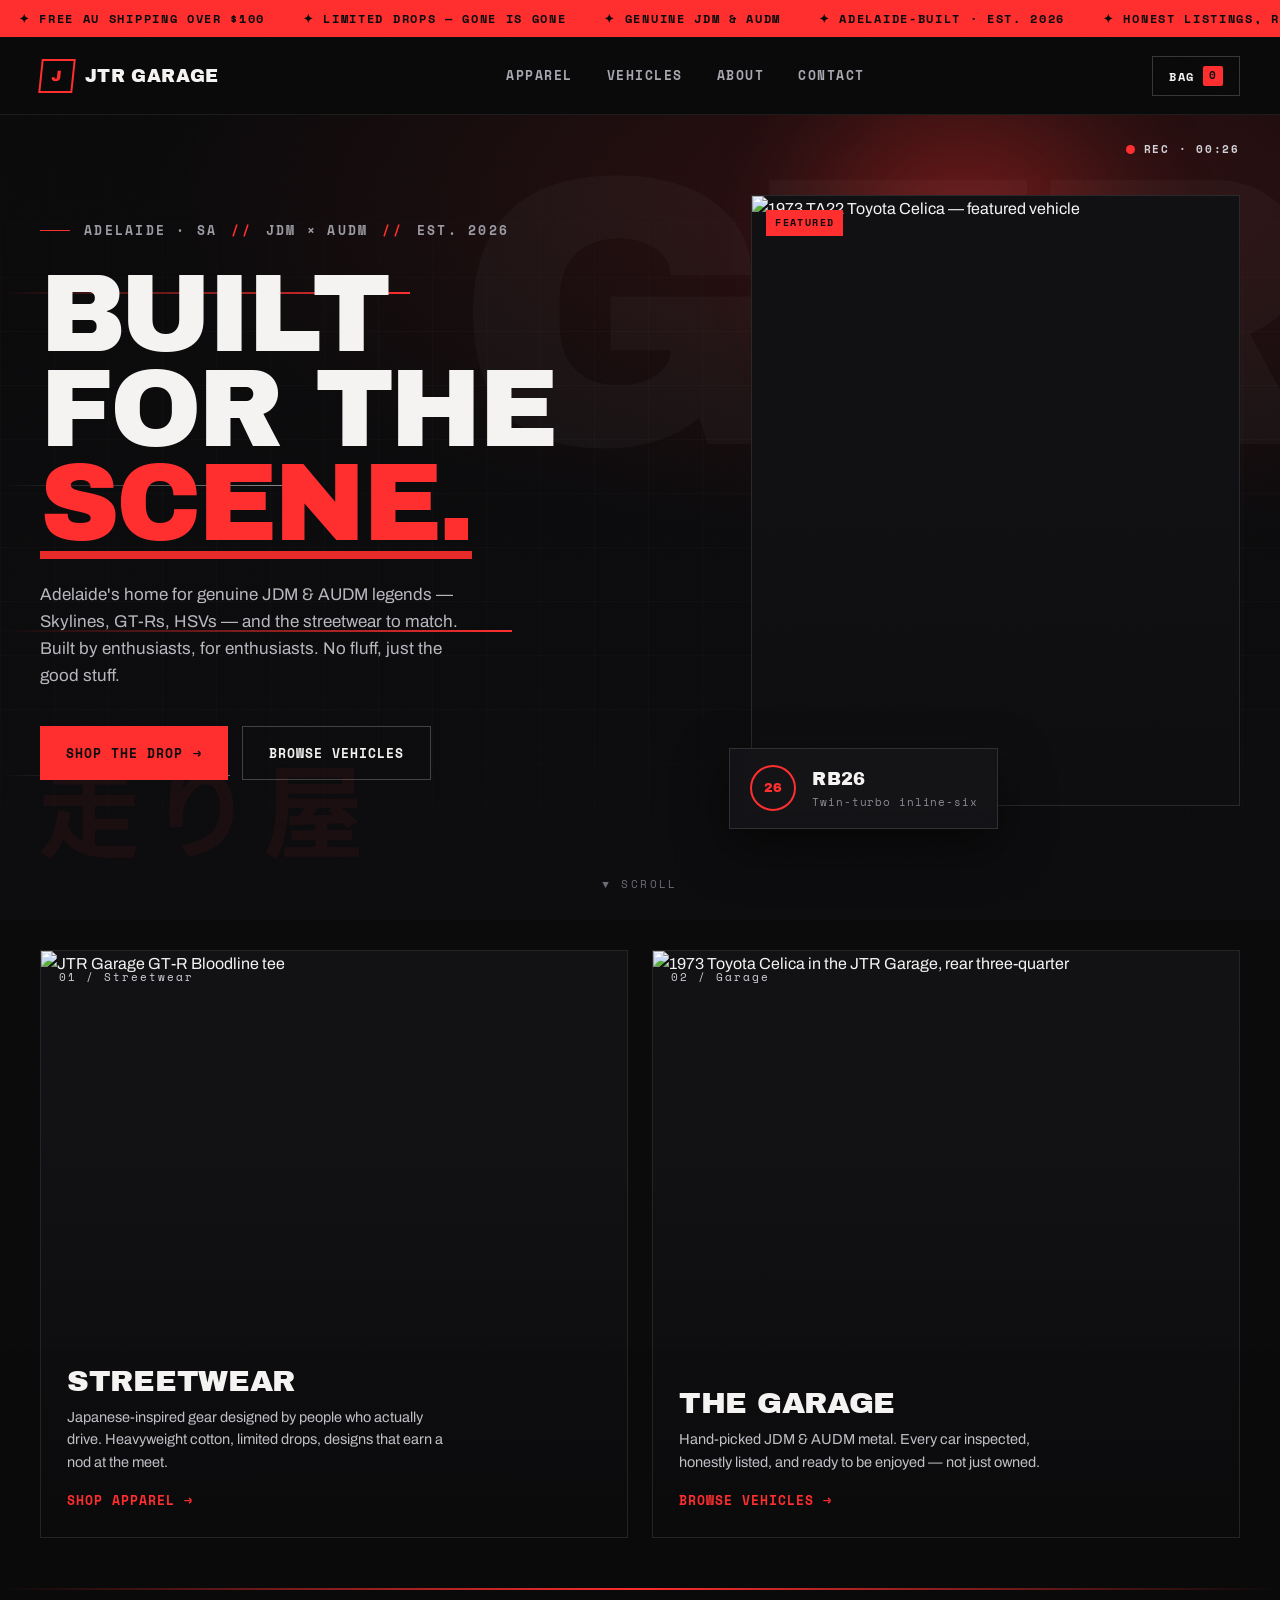
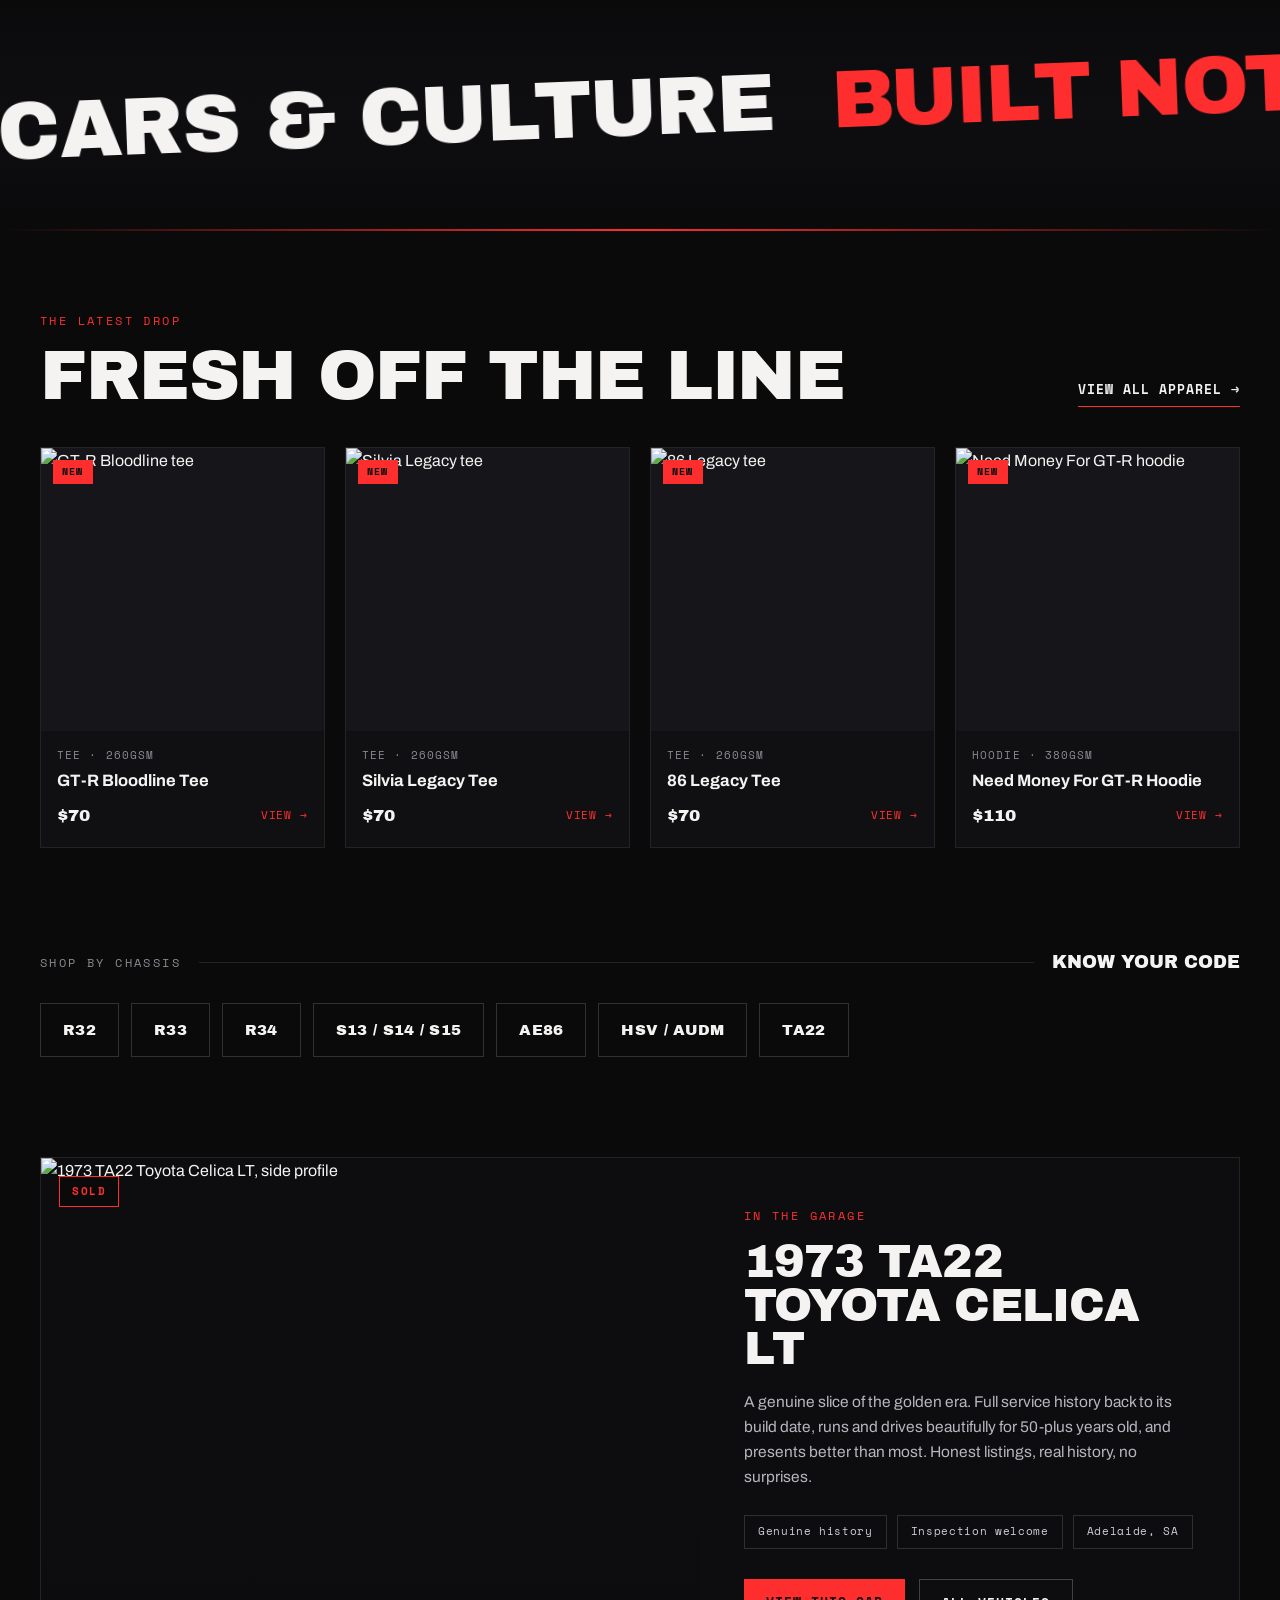
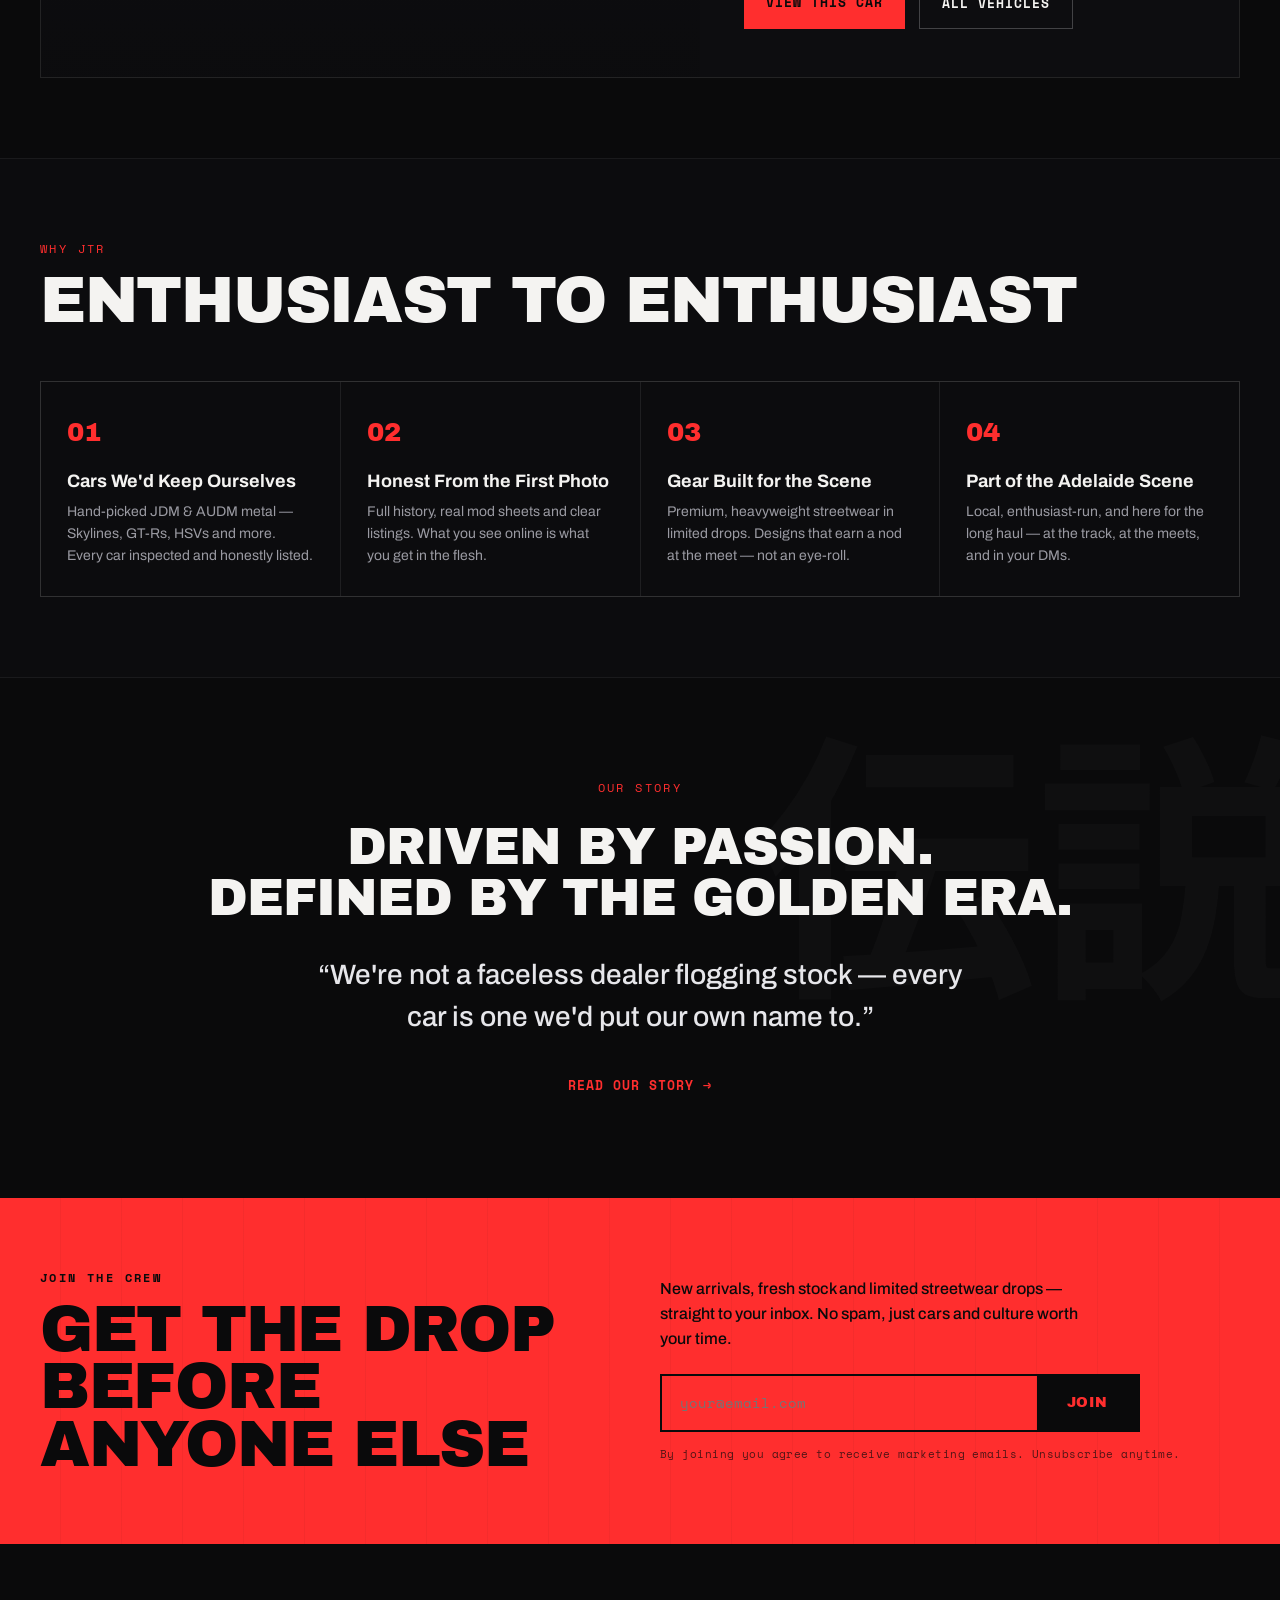
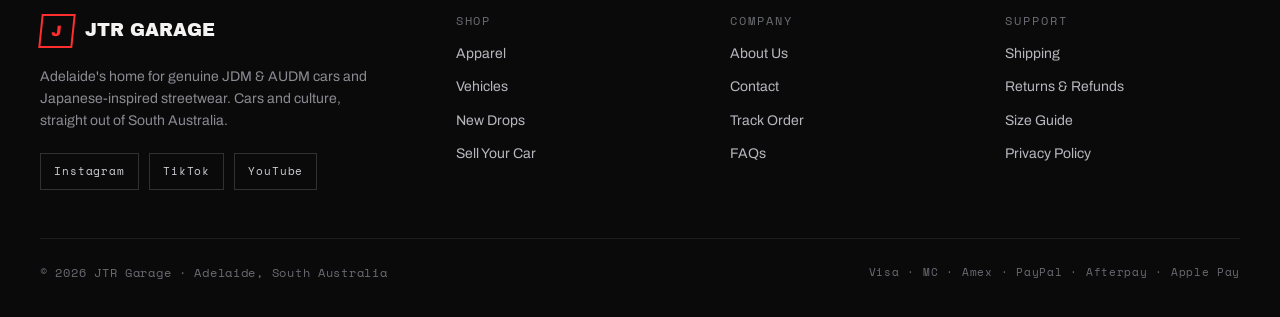
==== commit c8d006e4: "Implement new homepage from JTR Garage design comp Convert the supplied .dc.html design (React/dc-ru" ====
--- a/index.html
+++ b/index.html
@@ -8,7 +8,6 @@
   <link rel="canonical" href="https://jtr-garage.myshopify.com/">
   <meta name="theme-color" content="#0a0a0b">
 
-  <!-- Open Graph -->
   <meta property="og:type" content="website">
   <meta property="og:site_name" content="JTR Garage">
   <meta property="og:title" content="JTR Garage — Cars & Culture. Adelaide-Built.">
@@ -19,7 +18,8 @@
   <link rel="preconnect" href="https://fonts.googleapis.com">
   <link rel="preconnect" href="https://fonts.gstatic.com" crossorigin>
   <link rel="preconnect" href="https://cdn.shopify.com" crossorigin>
-  <link href="https://fonts.googleapis.com/css2?family=Anton&family=Inter:wght@400;500;600;700&family=Space+Mono:wght@400;700&display=swap" rel="stylesheet">
+  <link href="https://fonts.googleapis.com/css2?family=Archivo+Black&family=Archivo:wght@400;500;600;700&family=Space+Mono:wght@400;700&family=Noto+Sans+JP:wght@500;700&display=swap" rel="stylesheet">
+  <!-- shared design system (cart drawer, toast, tokens) -->
   <link rel="stylesheet" href="assets/css/styles.css">
 
   <script type="application/ld+json">
@@ -37,340 +37,483 @@
     ]
   }
   </script>
+
+  <style>
+    html,body{margin:0;padding:0;background:#0a0a0b;}
+    ::selection{background:#ff2e2e;color:#0a0a0b;}
+    .jtr-root{ -webkit-font-smoothing:antialiased; }
+    @keyframes jtr-marq{from{transform:translateX(0)}to{transform:translateX(-50%)}}
+    @keyframes jtr-cue{0%{transform:translateY(0);opacity:.2}50%{transform:translateY(8px);opacity:1}100%{transform:translateY(0);opacity:.2}}
+    @keyframes jtr-grain{0%,100%{transform:translate(0,0)}10%{transform:translate(-4%,-4%)}30%{transform:translate(3%,-2%)}50%{transform:translate(-2%,4%)}70%{transform:translate(4%,2%)}90%{transform:translate(-3%,3%)}}
+    @keyframes jtr-spin{to{transform:rotate(360deg)}}
+    @keyframes jtr-streak{0%{transform:translateX(-130%);opacity:0}8%{opacity:.9}92%{opacity:.9}100%{transform:translateX(140%);opacity:0}}
+    @keyframes jtr-glow{0%,100%{opacity:.45;transform:scale(1)}50%{opacity:.85;transform:scale(1.06)}}
+    @keyframes jtr-rec{0%,100%{opacity:1}50%{opacity:.25}}
+    @keyframes jtr-sweep{0%{transform:translateX(-100%)}55%,100%{transform:translateX(101%)}}
+    @keyframes jtr-floaty{0%,100%{transform:translateY(0)}50%{transform:translateY(-9px)}}
+    @keyframes jtr-bg{0%{background-position:0 0}100%{background-position:54px 54px}}
+    .jtr-reveal{opacity:0;transform:translateY(28px);transition:opacity 1s cubic-bezier(.16,1,.3,1),transform 1s cubic-bezier(.16,1,.3,1);}
+    .jtr-reveal.jtr-in{opacity:1;transform:none;}
+    .jtr-pcard .jtr-pb{opacity:0;transition:opacity .55s ease;}
+    .jtr-pcard:hover .jtr-pb{opacity:1;}
+    .jtr-pcard:hover .jtr-pa{opacity:0;}
+    .jtr-pa,.jtr-pb{transition:opacity .55s ease,transform .9s cubic-bezier(.16,1,.3,1);}
+    .jtr-pcard:hover .jtr-pa,.jtr-pcard:hover .jtr-pb{transform:scale(1.04);}
+    .jtr-grow{transition:transform .9s cubic-bezier(.16,1,.3,1),opacity .6s ease;}
+    .jtr-feat:hover .jtr-grow{transform:scale(1.05);}
+    .jtr-chip{transition:background .25s ease,color .25s ease,border-color .25s ease,transform .25s ease;}
+    .jtr-chip:hover{background:#ff2e2e;color:#0a0a0b;border-color:#ff2e2e;transform:translateY(-2px);}
+    .jtr-nav a{transition:color .2s ease;}
+    .jtr-nav a:hover{color:#fff;}
+    .jtr-mobnav a:hover{color:#fff;}
+    .jtr-btn-fill{transition:transform .25s ease,box-shadow .25s ease;}
+    .jtr-btn-fill:hover{transform:translateY(-3px);box-shadow:0 14px 40px rgba(255,46,46,.35);}
+    .jtr-btn-ghost{transition:border-color .25s ease,color .25s ease,background .25s ease;}
+    .jtr-btn-ghost:hover{border-color:#fff;color:#0a0a0b;background:#fff;}
+    .jtr-link{transition:gap .25s ease,color .2s ease;}
+    .jtr-link:hover{gap:14px;}
+    .jtr-root a{text-decoration:none;color:inherit;}
+    /* neutralise shared base heading rules so the comp's inline type wins */
+    .jtr-root h1,.jtr-root h2,.jtr-root h3,.jtr-root h4{text-transform:none;letter-spacing:normal;line-height:1.1;margin:0;}
+    .jtr-mobnav{display:none;}
+
+    /* ---------- responsive ---------- */
+    @media (max-width: 980px){
+      .jtr-herogrid{grid-template-columns:1fr!important;gap:34px!important;}
+      .jtr-twoup{grid-template-columns:1fr!important;}
+      .jtr-vehgrid{grid-template-columns:1fr!important;}
+      .jtr-whygrid{grid-template-columns:1fr 1fr!important;}
+      .jtr-nlgrid{grid-template-columns:1fr!important;gap:26px!important;}
+      .jtr-footgrid{grid-template-columns:1fr 1fr!important;}
+      .jtr-pgrid{grid-template-columns:1fr 1fr!important;}
+    }
+    @media (max-width: 760px){
+      .jtr-navlinks{display:none!important;}
+      .jtr-mobnav{display:flex!important;}
+      .jtr-px{padding-left:20px!important;padding-right:20px!important;}
+      .jtr-floatchip{left:0!important;bottom:-16px!important;}
+      .jtr-ghost-gtr{font-size:48vw!important;}
+      .jtr-rec{display:none!important;}
+    }
+    @media (max-width: 480px){
+      .jtr-pgrid{grid-template-columns:1fr!important;}
+      .jtr-whygrid{grid-template-columns:1fr!important;}
+      .jtr-footgrid{grid-template-columns:1fr!important;}
+      .jtr-footbar{justify-content:flex-start!important;}
+    }
+  </style>
   <script src="assets/js/app.js" defer></script>
 </head>
 <body>
-  <a class="skip-link" href="#main">Skip to content</a>
-
-  <!-- Announcement -->
-  <div class="announce" aria-label="Store announcements">
-    <div class="announce__track" aria-hidden="true">
-      <span>Free shipping Australia-wide over $100&nbsp;&nbsp;&nbsp;&nbsp;Limited streetwear drops — once they're gone, they're gone&nbsp;&nbsp;&nbsp;&nbsp;Genuine JDM & AUDM, honestly listed&nbsp;&nbsp;&nbsp;&nbsp;Adelaide-built</span>
-      <span>Free shipping Australia-wide over $100&nbsp;&nbsp;&nbsp;&nbsp;Limited streetwear drops — once they're gone, they're gone&nbsp;&nbsp;&nbsp;&nbsp;Genuine JDM & AUDM, honestly listed&nbsp;&nbsp;&nbsp;&nbsp;Adelaide-built</span>
+<a class="skip-link" href="#drop">Skip to content</a>
+
+<main class="jtr-root" id="maincontent" style="--accent:#ff2e2e; background:#0a0a0b; color:#f4f3f1; font-family:'Archivo',sans-serif; overflow-x:hidden; position:relative; min-height:100vh;">
+
+  <!-- film grain -->
+  <div aria-hidden="true" style="position:fixed; inset:-50%; z-index:9999; pointer-events:none; opacity:.05; mix-blend-mode:overlay; animation:jtr-grain 1.4s steps(4) infinite; background-image:url('data:image/svg+xml;utf8,<svg xmlns=%22http://www.w3.org/2000/svg%22 width=%22120%22 height=%22120%22><filter id=%22n%22><feTurbulence type=%22fractalNoise%22 baseFrequency=%220.9%22 numOctaves=%222%22/></filter><rect width=%22100%25%22 height=%22100%25%22 filter=%22url(%23n)%22/></svg>');"></div>
+
+  <!-- ============ TOP TICKER ============ -->
+  <div style="background:var(--accent); color:#0a0a0b; overflow:hidden; white-space:nowrap; border-bottom:1px solid #0a0a0b;">
+    <div style="display:inline-flex; gap:0; animation:jtr-marq 26s linear infinite; will-change:transform;">
+      <span style="display:inline-flex; gap:38px; padding:9px 19px; font-family:'Space Mono',monospace; font-size:12px; font-weight:700; letter-spacing:.14em; text-transform:uppercase;">
+        <span>✦ Free AU shipping over $100</span><span>✦ Limited drops — gone is gone</span><span>✦ Genuine JDM &amp; AUDM</span><span>✦ Adelaide-built · Est. 2026</span><span>✦ Honest listings, real history</span>
+      </span>
+      <span style="display:inline-flex; gap:38px; padding:9px 19px; font-family:'Space Mono',monospace; font-size:12px; font-weight:700; letter-spacing:.14em; text-transform:uppercase;">
+        <span>✦ Free AU shipping over $100</span><span>✦ Limited drops — gone is gone</span><span>✦ Genuine JDM &amp; AUDM</span><span>✦ Adelaide-built · Est. 2026</span><span>✦ Honest listings, real history</span>
+      </span>
     </div>
   </div>
 
-  <!-- Header -->
-  <header class="site-header">
-    <div class="container nav">
-      <button class="nav__toggle" aria-expanded="false" aria-controls="navMenu" aria-label="Open menu"><span></span></button>
-      <a class="brand" href="index.html" aria-label="JTR Garage home"><span class="dot" aria-hidden="true"></span>JTR Garage</a>
-      <nav class="nav__menu" id="navMenu" aria-label="Primary">
-        <ul class="nav__links">
-          <li><a href="index.html" aria-current="page">Home</a></li>
-          <li><a href="apparel.html">Apparel</a></li>
-          <li><a href="vehicles.html">Vehicles</a></li>
-          <li><a href="about.html">About</a></li>
-          <li><a href="contact.html">Contact</a></li>
-        </ul>
-      </nav>
-      <div class="nav__actions">
-        <a class="nav__icon" href="contact.html" aria-label="Search">
-          <svg viewBox="0 0 24 24" fill="none" stroke="currentColor" stroke-width="1.8" aria-hidden="true"><circle cx="11" cy="11" r="7"/><path d="m21 21-4.3-4.3"/></svg>
+  <!-- ============ NAV ============ -->
+  <nav class="jtr-nav jtr-px" style="position:sticky; top:0; z-index:900; display:flex; align-items:center; justify-content:space-between; padding:18px 40px; background:rgba(10,10,11,.72); backdrop-filter:blur(16px); -webkit-backdrop-filter:blur(16px); border-bottom:1px solid rgba(255,255,255,.08);">
+    <a href="index.html" style="display:flex; align-items:center; gap:11px;">
+      <span style="width:34px; height:34px; border:2px solid var(--accent); display:grid; place-items:center; font-family:'Archivo Black'; font-size:15px; color:var(--accent); transform:skewX(-6deg);">J</span>
+      <span style="font-family:'Archivo Black'; font-size:18px; letter-spacing:.02em; text-transform:uppercase;">JTR&nbsp;Garage</span>
+    </a>
+    <div class="jtr-navlinks" style="display:flex; align-items:center; gap:34px; font-family:'Space Mono',monospace; font-size:12.5px; font-weight:700; letter-spacing:.12em; text-transform:uppercase; color:#a7a7af;">
+      <a href="apparel.html">Apparel</a>
+      <a href="vehicles.html">Vehicles</a>
+      <a href="about.html">About</a>
+      <a href="contact.html">Contact</a>
+    </div>
+    <button type="button" data-cart-open aria-label="Open bag" style="display:flex; align-items:center; gap:9px; padding:9px 16px; border:1px solid rgba(255,255,255,.18); background:none; color:#f4f3f1; font-family:'Space Mono',monospace; font-size:12px; font-weight:700; letter-spacing:.1em; text-transform:uppercase; cursor:pointer;">
+      Bag <span class="cart-count" style="position:static; transform:none; display:grid; place-items:center; min-width:20px; height:20px; padding:0 5px; background:var(--accent); color:#0a0a0b; border-radius:2px; font-size:11px;">0</span>
+    </button>
+  </nav>
+  <!-- mobile sub-nav -->
+  <div class="jtr-mobnav" style="gap:22px; padding:12px 20px; background:rgba(10,10,11,.92); border-bottom:1px solid rgba(255,255,255,.08); font-family:'Space Mono',monospace; font-size:12px; font-weight:700; letter-spacing:.1em; text-transform:uppercase; color:#a7a7af; overflow-x:auto; white-space:nowrap; -webkit-overflow-scrolling:touch;">
+    <a href="apparel.html">Apparel</a><a href="vehicles.html">Vehicles</a><a href="about.html">About</a><a href="contact.html">Contact</a>
+  </div>
+
+  <!-- ============ HERO ============ -->
+  <header id="top" style="position:relative; padding:0; overflow:hidden;">
+    <div aria-hidden="true" style="position:absolute; inset:0; background:radial-gradient(120% 80% at 78% 10%, rgba(255,46,46,.16), transparent 55%), linear-gradient(180deg,#0a0a0b,#0c0c0e);"></div>
+    <div aria-hidden="true" style="position:absolute; inset:0; opacity:.5; background-image:linear-gradient(rgba(255,255,255,.04) 1px,transparent 1px),linear-gradient(90deg,rgba(255,255,255,.04) 1px,transparent 1px); background-size:54px 54px; animation:jtr-bg 6s linear infinite; -webkit-mask-image:linear-gradient(180deg,transparent,#000 30%,#000 70%,transparent); mask-image:linear-gradient(180deg,transparent,#000 30%,#000 70%,transparent);"></div>
+    <div aria-hidden="true" style="position:absolute; top:-14%; right:6%; width:480px; height:480px; border-radius:50%; background:radial-gradient(circle, rgba(255,46,46,.34), transparent 62%); filter:blur(40px); animation:jtr-glow 4.5s ease-in-out infinite; pointer-events:none;"></div>
+    <div aria-hidden="true" style="position:absolute; inset:0; overflow:hidden; pointer-events:none;">
+      <span style="position:absolute; top:22%; left:0; width:32%; height:2px; background:linear-gradient(90deg,transparent,var(--accent)); animation:jtr-streak 3.6s linear infinite;"></span>
+      <span style="position:absolute; top:46%; left:0; width:22%; height:1px; background:linear-gradient(90deg,transparent,rgba(255,255,255,.5)); animation:jtr-streak 2.8s linear .9s infinite;"></span>
+      <span style="position:absolute; top:64%; left:0; width:40%; height:2px; background:linear-gradient(90deg,transparent,var(--accent)); animation:jtr-streak 4.4s linear 1.6s infinite;"></span>
+      <span style="position:absolute; top:82%; left:0; width:18%; height:1px; background:linear-gradient(90deg,transparent,rgba(255,255,255,.4)); animation:jtr-streak 3.2s linear .4s infinite;"></span>
+    </div>
+    <div class="jtr-ghost-gtr" aria-hidden="true" style="position:absolute; right:-2vw; top:6%; font-family:'Archivo Black'; font-size:30vw; line-height:.8; color:rgba(255,255,255,.028); letter-spacing:-.04em; user-select:none; white-space:nowrap;">GTR</div>
+    <div aria-hidden="true" style="position:absolute; left:38px; bottom:4%; font-family:'Noto Sans JP'; font-weight:700; font-size:8vw; color:rgba(255,46,46,.06); letter-spacing:.1em; user-select:none;">走り屋</div>
+
+    <div class="jtr-rec" style="position:absolute; top:26px; right:40px; z-index:3; display:flex; align-items:center; gap:9px; font-family:'Space Mono',monospace; font-size:11px; font-weight:700; letter-spacing:.16em; text-transform:uppercase; color:#cfcfd6;">
+      <span style="width:9px; height:9px; border-radius:50%; background:var(--accent); animation:jtr-rec 1.3s steps(1) infinite;"></span> REC · 00:26
+    </div>
+
+    <div class="jtr-herogrid jtr-px" style="position:relative; z-index:2; max-width:1320px; margin:0 auto; padding:80px 40px 70px; display:grid; grid-template-columns:1.15fr .85fr; gap:50px; align-items:center;">
+      <div>
+        <div style="display:flex; align-items:center; gap:14px; font-family:'Space Mono',monospace; font-size:12.5px; font-weight:700; letter-spacing:.18em; text-transform:uppercase; color:#9a9aa2; margin-bottom:26px;">
+          <span style="width:30px; height:1px; background:var(--accent);"></span>
+          Adelaide · SA <span style="color:var(--accent);">//</span> JDM × AUDM <span style="color:var(--accent);">//</span> Est. 2026
+        </div>
+        <h1 style="margin:0; font-family:'Archivo Black'; font-size:clamp(56px,8.6vw,128px); line-height:.86; letter-spacing:-.03em; text-transform:uppercase;">
+          Built<br>For the<br><span style="color:var(--accent); position:relative;">Scene.<span style="position:absolute; left:0; bottom:.04em; width:100%; height:8px; overflow:hidden; opacity:.9;"><span style="display:block; width:100%; height:100%; background:var(--accent); animation:jtr-sweep 2.6s cubic-bezier(.7,0,.3,1) infinite;"></span></span></span>
+        </h1>
+        <p style="max-width:430px; margin:30px 0 0; font-size:17px; line-height:1.6; color:#b6b6bd;">
+          Adelaide's home for genuine JDM &amp; AUDM legends — Skylines, GT-Rs, HSVs — and the streetwear to match. Built by enthusiasts, for enthusiasts. No fluff, just the good stuff.
+        </p>
+        <div style="display:flex; flex-wrap:wrap; gap:14px; margin-top:36px;">
+          <a href="#drop" class="jtr-btn-fill" style="display:inline-flex; align-items:center; gap:10px; padding:16px 26px; background:var(--accent); color:#0a0a0b; font-family:'Space Mono',monospace; font-weight:700; font-size:13px; letter-spacing:.08em; text-transform:uppercase;">Shop the Drop →</a>
+          <a href="vehicles.html" class="jtr-btn-ghost" style="display:inline-flex; align-items:center; gap:10px; padding:16px 26px; border:1px solid rgba(255,255,255,.22); color:#f4f3f1; font-family:'Space Mono',monospace; font-weight:700; font-size:13px; letter-spacing:.08em; text-transform:uppercase;">Browse Vehicles</a>
+        </div>
+      </div>
+
+      <!-- featured vehicle visual -->
+      <div style="position:relative;">
+        <a href="vehicle-1973-ta22-celica.html" class="jtr-feat" style="display:block; position:relative; aspect-ratio:4/5; border:1px solid rgba(255,255,255,.1); background:#101013; overflow:hidden;">
+          <img class="jtr-grow" src="https://cdn.shopify.com/s/files/1/0996/3821/5027/files/IMG_1410.heic?v=1778759772&width=1000" alt="1973 TA22 Toyota Celica — featured vehicle" style="position:absolute; inset:0; width:100%; height:100%; object-fit:cover;">
+          <div style="position:absolute; inset:0; background:linear-gradient(180deg,transparent 45%,rgba(10,10,11,.5));"></div>
+          <span style="position:absolute; top:14px; left:14px; padding:5px 9px; background:var(--accent); color:#0a0a0b; font-family:'Space Mono',monospace; font-size:10px; font-weight:700; letter-spacing:.14em;">FEATURED</span>
         </a>
-        <button class="nav__icon" data-cart-open aria-label="Open bag">
-          <svg viewBox="0 0 24 24" fill="none" stroke="currentColor" stroke-width="1.8" aria-hidden="true"><path d="M6 2 3 6v14a2 2 0 0 0 2 2h14a2 2 0 0 0 2-2V6l-3-4z"/><path d="M3 6h18"/><path d="M16 10a4 4 0 0 1-8 0"/></svg>
-          <span class="cart-count" aria-hidden="true">0</span>
-        </button>
-      </div>
+        <div class="jtr-floatchip" style="position:absolute; -webkit-backdrop-filter:blur(8px); backdrop-filter:blur(8px); bottom:-22px; left:-22px; background:rgba(20,20,23,.92); border:1px solid rgba(255,255,255,.12); padding:16px 20px; display:flex; align-items:center; gap:16px; box-shadow:0 18px 50px rgba(0,0,0,.5); animation:jtr-floaty 5s ease-in-out infinite;">
+          <div style="width:46px; height:46px; border:2px solid var(--accent); border-radius:50%; display:grid; place-items:center; animation:jtr-spin 9s linear infinite;">
+            <span style="font-family:'Archivo Black'; font-size:13px; color:var(--accent);">26</span>
+          </div>
+          <div>
+            <div style="font-family:'Archivo Black'; font-size:18px; letter-spacing:.02em;">RB26</div>
+            <div style="font-family:'Space Mono',monospace; font-size:11px; color:#8a8a92; letter-spacing:.08em;">Twin-turbo inline-six</div>
+          </div>
+        </div>
+      </div>
+    </div>
+
+    <div style="position:relative; z-index:2; display:flex; align-items:center; justify-content:center; gap:10px; padding-bottom:26px; font-family:'Space Mono',monospace; font-size:11px; letter-spacing:.22em; text-transform:uppercase; color:#6b6b73;">
+      <span style="animation:jtr-cue 1.8s ease-in-out infinite;">▼</span> Scroll
     </div>
   </header>
 
-  <main id="main">
-    <!-- HERO -->
-    <section class="hero">
-      <div class="hero__bg" aria-hidden="true"></div>
-      <div class="hero__grid" aria-hidden="true"></div>
-      <div class="hero__noise" aria-hidden="true"></div>
-      <div class="container hero__inner">
-        <p class="hero__chassis"><span>Adelaide · SA</span><span class="accent">//</span><span>JDM × AUDM</span><span class="accent">//</span><span>Est. 2026</span></p>
-        <h1 class="h-xl">
-          <span class="line">Built</span>
-          <span class="line outline">For the</span>
-          <span class="line">Scene.</span>
-        </h1>
-        <p class="hero__sub lede">Adelaide's home for genuine JDM &amp; AUDM legends — Skylines, GT-Rs, HSVs — and the streetwear to match. Built by enthusiasts, for enthusiasts. No fluff, just the good stuff.</p>
-        <div class="hero__cta">
-          <a class="btn btn--lg" href="apparel.html">Shop the Drop <span class="arrow" aria-hidden="true">→</span></a>
-          <a class="btn btn--ghost btn--lg" href="vehicles.html">Browse Vehicles</a>
-        </div>
-      </div>
-      <div class="hero__meta" aria-hidden="true">
-        <div class="num">RB26</div>
-        <p class="mono text-ash">Twin-turbo<br>inline-six</p>
-      </div>
-      <span class="scroll-cue" aria-hidden="true">Scroll</span>
-    </section>
-
-    <!-- WORLDS -->
-    <section aria-label="Shop by world">
-      <div class="worlds">
-        <article class="world reveal">
-          <span class="world__num">01 / Streetwear</span>
-          <div class="world__media"><img src="https://cdn.shopify.com/s/files/1/0996/3821/5027/files/6d2e82fd798141e6ab0d344228df6af6.png?v=1782035944&width=1000" alt="Model wearing the JTR Garage GT-R Bloodline tee" loading="lazy" width="1000" height="1250"></div>
-          <div class="world__body">
-            <h3>Streetwear</h3>
-            <p>Japanese-inspired gear designed by people who actually drive. Heavyweight cotton, limited drops, designs that earn a nod at the meet.</p>
-            <a class="link-arrow" href="apparel.html">Shop apparel <span aria-hidden="true">→</span></a>
+  <!-- ============ TWO-UP FEATURE ============ -->
+  <section id="streetwear" class="jtr-twoup jtr-px" style="max-width:1320px; margin:0 auto; padding:30px 40px 10px; display:grid; grid-template-columns:1fr 1fr; gap:24px;">
+    <a href="apparel.html" class="jtr-feat jtr-reveal" style="position:relative; overflow:hidden; aspect-ratio:1/1; border:1px solid rgba(255,255,255,.08); background:#111114;">
+      <img class="jtr-grow" src="https://cdn.shopify.com/s/files/1/0996/3821/5027/files/6d2e82fd798141e6ab0d344228df6af6.png?v=1782035944&width=1100" alt="JTR Garage GT-R Bloodline tee" style="position:absolute; inset:0; width:100%; height:100%; object-fit:cover;">
+      <div style="position:absolute; inset:0; background:linear-gradient(180deg,transparent 30%,rgba(10,10,11,.92));"></div>
+      <span style="position:absolute; top:18px; left:18px; font-family:'Space Mono',monospace; font-size:11px; letter-spacing:.18em; color:#cfcfd6;">01 / Streetwear</span>
+      <div style="position:absolute; left:26px; right:26px; bottom:24px;">
+        <h3 style="margin:0 0 8px; font-family:'Archivo Black'; font-size:30px; text-transform:uppercase; letter-spacing:-.01em;">Streetwear</h3>
+        <p style="margin:0 0 14px; max-width:380px; font-size:14.5px; line-height:1.55; color:#bfbfc6;">Japanese-inspired gear designed by people who actually drive. Heavyweight cotton, limited drops, designs that earn a nod at the meet.</p>
+        <span class="jtr-link" style="display:inline-flex; align-items:center; gap:9px; font-family:'Space Mono',monospace; font-size:12.5px; font-weight:700; letter-spacing:.08em; text-transform:uppercase; color:var(--accent);">Shop apparel →</span>
+      </div>
+    </a>
+
+    <a href="vehicles.html" class="jtr-feat jtr-reveal" style="position:relative; overflow:hidden; aspect-ratio:1/1; border:1px solid rgba(255,255,255,.08); background:#111114;">
+      <img class="jtr-grow" src="https://cdn.shopify.com/s/files/1/0996/3821/5027/files/IMG_1416.heic?v=1778759772&width=1100" alt="1973 Toyota Celica in the JTR Garage, rear three-quarter" style="position:absolute; inset:0; width:100%; height:100%; object-fit:cover;">
+      <div style="position:absolute; inset:0; background:linear-gradient(180deg,transparent 30%,rgba(10,10,11,.92));"></div>
+      <span style="position:absolute; top:18px; left:18px; font-family:'Space Mono',monospace; font-size:11px; letter-spacing:.18em; color:#cfcfd6;">02 / Garage</span>
+      <div style="position:absolute; left:26px; right:26px; bottom:24px;">
+        <h3 style="margin:0 0 8px; font-family:'Archivo Black'; font-size:30px; text-transform:uppercase; letter-spacing:-.01em;">The Garage</h3>
+        <p style="margin:0 0 14px; max-width:380px; font-size:14.5px; line-height:1.55; color:#bfbfc6;">Hand-picked JDM &amp; AUDM metal. Every car inspected, honestly listed, and ready to be enjoyed — not just owned.</p>
+        <span class="jtr-link" style="display:inline-flex; align-items:center; gap:9px; font-family:'Space Mono',monospace; font-size:12.5px; font-weight:700; letter-spacing:.08em; text-transform:uppercase; color:var(--accent);">Browse vehicles →</span>
+      </div>
+    </a>
+  </section>
+
+  <!-- ============ KINETIC MARQUEE ============ -->
+  <section aria-hidden="true" style="padding:60px 0; margin-top:40px; overflow:hidden; position:relative; background:linear-gradient(180deg,#0a0a0b,#0e0e11,#0a0a0b);">
+    <div style="position:absolute; top:0; left:0; right:0; height:2px; background:linear-gradient(90deg,transparent,var(--accent),transparent);"></div>
+    <div style="position:absolute; bottom:0; left:0; right:0; height:2px; background:linear-gradient(90deg,transparent,var(--accent),transparent);"></div>
+    <div style="transform:rotate(-2.2deg) scale(1.05); width:100%;">
+    <div style="display:inline-flex; white-space:nowrap; animation:jtr-marq 34s linear infinite; will-change:transform;">
+      <span style="display:inline-flex; align-items:center; gap:0; font-family:'Archivo Black'; font-size:clamp(40px,6vw,86px); text-transform:uppercase; letter-spacing:-.02em;">
+        <span style="padding:0 28px;">Cars &amp; Culture</span><span style="color:var(--accent); padding:0 28px;">Built Not Bought</span><span style="-webkit-text-stroke:1.4px rgba(255,255,255,.4); color:transparent; padding:0 28px;">Touge to Streets</span><span style="padding:0 28px;">Godzilla Lives</span>
+      </span>
+      <span style="display:inline-flex; align-items:center; gap:0; font-family:'Archivo Black'; font-size:clamp(40px,6vw,86px); text-transform:uppercase; letter-spacing:-.02em;">
+        <span style="padding:0 28px;">Cars &amp; Culture</span><span style="color:var(--accent); padding:0 28px;">Built Not Bought</span><span style="-webkit-text-stroke:1.4px rgba(255,255,255,.4); color:transparent; padding:0 28px;">Touge to Streets</span><span style="padding:0 28px;">Godzilla Lives</span>
+      </span>
+    </div>
+    </div>
+  </section>
+
+  <!-- ============ PRODUCT GRID ============ -->
+  <section id="drop" class="jtr-px" style="max-width:1320px; margin:0 auto; padding:80px 40px 40px;">
+    <div style="display:flex; align-items:flex-end; justify-content:space-between; gap:24px; margin-bottom:40px; flex-wrap:wrap;">
+      <div>
+        <div style="font-family:'Space Mono',monospace; font-size:12px; letter-spacing:.2em; text-transform:uppercase; color:var(--accent); margin-bottom:14px;">The Latest Drop</div>
+        <h2 style="margin:0; font-family:'Archivo Black'; font-size:clamp(38px,5.5vw,72px); line-height:.9; text-transform:uppercase; letter-spacing:-.02em;">Fresh Off the Line</h2>
+      </div>
+      <a href="apparel.html" class="jtr-link" style="display:inline-flex; align-items:center; gap:9px; padding-bottom:6px; border-bottom:1px solid var(--accent); font-family:'Space Mono',monospace; font-size:12.5px; font-weight:700; letter-spacing:.08em; text-transform:uppercase; color:#f4f3f1;">View all apparel →</a>
+    </div>
+
+    <div class="jtr-pgrid" style="display:grid; grid-template-columns:repeat(4,1fr); gap:20px;">
+
+      <a href="product-gt-r-bloodline-tee.html" class="jtr-pcard jtr-reveal" style="display:block; border:1px solid rgba(255,255,255,.08); background:#101013;">
+        <div style="position:relative; aspect-ratio:1/1; overflow:hidden; background:#15151a;">
+          <img class="jtr-pa" src="https://cdn.shopify.com/s/files/1/0996/3821/5027/files/6d2e82fd798141e6ab0d344228df6af6.png?v=1782035944&width=700" alt="GT-R Bloodline tee" style="position:absolute; inset:0; width:100%; height:100%; object-fit:cover;">
+          <img class="jtr-pb" src="https://cdn.shopify.com/s/files/1/0996/3821/5027/files/3e28e5563ec143d69ae0faca0f91ce28.png?v=1782035943&width=700" alt="GT-R Bloodline tee back" style="position:absolute; inset:0; width:100%; height:100%; object-fit:cover;">
+          <span style="position:absolute; top:12px; left:12px; padding:4px 9px; background:var(--accent); color:#0a0a0b; font-family:'Space Mono',monospace; font-size:10px; font-weight:700; letter-spacing:.12em;">NEW</span>
+        </div>
+        <div style="padding:16px 16px 18px;">
+          <div style="font-family:'Space Mono',monospace; font-size:11px; letter-spacing:.1em; color:#8a8a92; text-transform:uppercase;">Tee · 260gsm</div>
+          <h3 style="margin:7px 0 12px; font-family:'Archivo',sans-serif; font-weight:700; font-size:16.5px;">GT-R Bloodline Tee</h3>
+          <div style="display:flex; align-items:center; justify-content:space-between;">
+            <span style="font-family:'Archivo Black'; font-size:17px;">$70</span>
+            <span style="font-family:'Space Mono',monospace; font-size:11px; letter-spacing:.08em; color:var(--accent);">VIEW →</span>
           </div>
-        </article>
-        <article class="world reveal">
-          <span class="world__num">02 / Garage</span>
-          <div class="world__media"><img src="https://cdn.shopify.com/s/files/1/0996/3821/5027/files/IMG_1410.heic?v=1778759772&width=1000" alt="1973 Toyota Celica in JTR Garage stock" loading="lazy" width="1000" height="1333"></div>
-          <div class="world__body">
-            <h3>The Garage</h3>
-            <p>Hand-picked JDM &amp; AUDM metal. Every car inspected, honestly listed, and ready to be enjoyed — not just owned.</p>
-            <a class="link-arrow" href="vehicles.html">Browse vehicles <span aria-hidden="true">→</span></a>
+        </div>
+      </a>
+
+      <a href="product-silvia-legacy-tee.html" class="jtr-pcard jtr-reveal" style="display:block; border:1px solid rgba(255,255,255,.08); background:#101013;">
+        <div style="position:relative; aspect-ratio:1/1; overflow:hidden; background:#15151a;">
+          <img class="jtr-pa" src="https://cdn.shopify.com/s/files/1/0996/3821/5027/files/0b4394c1098d4ad883987fc6e16c37b6.png?v=1782036023&width=700" alt="Silvia Legacy tee" style="position:absolute; inset:0; width:100%; height:100%; object-fit:cover;">
+          <img class="jtr-pb" src="https://cdn.shopify.com/s/files/1/0996/3821/5027/files/18c132f25ce74265a1ed1c13c57f512d.png?v=1782036022&width=700" alt="Silvia Legacy tee back" style="position:absolute; inset:0; width:100%; height:100%; object-fit:cover;">
+          <span style="position:absolute; top:12px; left:12px; padding:4px 9px; background:var(--accent); color:#0a0a0b; font-family:'Space Mono',monospace; font-size:10px; font-weight:700; letter-spacing:.12em;">NEW</span>
+        </div>
+        <div style="padding:16px 16px 18px;">
+          <div style="font-family:'Space Mono',monospace; font-size:11px; letter-spacing:.1em; color:#8a8a92; text-transform:uppercase;">Tee · 260gsm</div>
+          <h3 style="margin:7px 0 12px; font-family:'Archivo',sans-serif; font-weight:700; font-size:16.5px;">Silvia Legacy Tee</h3>
+          <div style="display:flex; align-items:center; justify-content:space-between;">
+            <span style="font-family:'Archivo Black'; font-size:17px;">$70</span>
+            <span style="font-family:'Space Mono',monospace; font-size:11px; letter-spacing:.08em; color:var(--accent);">VIEW →</span>
           </div>
-        </article>
-      </div>
-    </section>
-
-    <!-- BRAND STRIP -->
-    <div class="strip" aria-hidden="true">
-      <div class="strip__track">
-        <span><em>Cars</em> &amp; Culture</span><span>Built <em>Not</em> Bought</span><span>Touge to <em>Streets</em></span><span><em>Godzilla</em> Lives</span>
-        <span><em>Cars</em> &amp; Culture</span><span>Built <em>Not</em> Bought</span><span>Touge to <em>Streets</em></span><span><em>Godzilla</em> Lives</span>
-      </div>
-    </div>
-
-    <!-- LATEST DROP -->
-    <section class="section" aria-labelledby="drop-h">
-      <div class="container">
-        <div class="section-head">
-          <p class="eyebrow">The Latest Drop</p>
-          <div style="display:flex;justify-content:space-between;align-items:flex-end;gap:1rem;flex-wrap:wrap">
-            <h2 class="h-lg" id="drop-h">Fresh Off<br>the Line</h2>
-            <a class="link-arrow" href="apparel.html">View all apparel <span aria-hidden="true">→</span></a>
+        </div>
+      </a>
+
+      <a href="product-86-legacy-tee.html" class="jtr-pcard jtr-reveal" style="display:block; border:1px solid rgba(255,255,255,.08); background:#101013;">
+        <div style="position:relative; aspect-ratio:1/1; overflow:hidden; background:#15151a;">
+          <img class="jtr-pa" src="https://cdn.shopify.com/s/files/1/0996/3821/5027/files/5de218556f364bc88f3ea257500eb678.png?v=1782038824&width=700" alt="86 Legacy tee" style="position:absolute; inset:0; width:100%; height:100%; object-fit:cover;">
+          <img class="jtr-pb" src="https://cdn.shopify.com/s/files/1/0996/3821/5027/files/0eedc8e55056465482ac3e46054954a8.png?v=1782038824&width=700" alt="86 Legacy tee back" style="position:absolute; inset:0; width:100%; height:100%; object-fit:cover;">
+          <span style="position:absolute; top:12px; left:12px; padding:4px 9px; background:var(--accent); color:#0a0a0b; font-family:'Space Mono',monospace; font-size:10px; font-weight:700; letter-spacing:.12em;">NEW</span>
+        </div>
+        <div style="padding:16px 16px 18px;">
+          <div style="font-family:'Space Mono',monospace; font-size:11px; letter-spacing:.1em; color:#8a8a92; text-transform:uppercase;">Tee · 260gsm</div>
+          <h3 style="margin:7px 0 12px; font-family:'Archivo',sans-serif; font-weight:700; font-size:16.5px;">86 Legacy Tee</h3>
+          <div style="display:flex; align-items:center; justify-content:space-between;">
+            <span style="font-family:'Archivo Black'; font-size:17px;">$70</span>
+            <span style="font-family:'Space Mono',monospace; font-size:11px; letter-spacing:.08em; color:var(--accent);">VIEW →</span>
           </div>
         </div>
-        <div class="grid grid--products">
-          <!-- GT-R Bloodline Tee -->
-          <article class="card reveal">
-            <div class="card__media">
-              <div class="card__tags"><span class="badge badge--new">New</span></div>
-              <img class="main" src="https://cdn.shopify.com/s/files/1/0996/3821/5027/files/6d2e82fd798141e6ab0d344228df6af6.png?v=1782035944&width=600" alt="JTR Garage GT-R Bloodline tee, back print" loading="lazy" width="600" height="750">
-              <img class="alt" src="https://cdn.shopify.com/s/files/1/0996/3821/5027/files/3e28e5563ec143d69ae0faca0f91ce28.png?v=1782035943&width=600" alt="" loading="lazy" width="600" height="750">
-              <div class="card__quick"><a class="btn btn--block btn--light" href="product-gt-r-bloodline-tee.html">View — $70</a></div>
-            </div>
-            <div class="card__body">
-              <span class="card__type">Tee · 260gsm</span>
-              <a class="card__link" href="product-gt-r-bloodline-tee.html"><h3 class="card__title">GT-R Bloodline Tee</h3></a>
-              <span class="card__price">$70.00</span>
-            </div>
-          </article>
-          <!-- Silvia Legacy Tee -->
-          <article class="card reveal">
-            <div class="card__media">
-              <div class="card__tags"><span class="badge badge--new">New</span></div>
-              <img class="main" src="https://cdn.shopify.com/s/files/1/0996/3821/5027/files/0b4394c1098d4ad883987fc6e16c37b6.png?v=1782036023&width=600" alt="JTR Garage Silvia Legacy tee, back print" loading="lazy" width="600" height="750">
-              <img class="alt" src="https://cdn.shopify.com/s/files/1/0996/3821/5027/files/18c132f25ce74265a1ed1c13c57f512d.png?v=1782036022&width=600" alt="" loading="lazy" width="600" height="750">
-              <div class="card__quick"><a class="btn btn--block btn--light" href="product-silvia-legacy-tee.html">View — $70</a></div>
-            </div>
-            <div class="card__body">
-              <span class="card__type">Tee · 260gsm</span>
-              <a class="card__link" href="product-silvia-legacy-tee.html"><h3 class="card__title">Silvia Legacy Tee</h3></a>
-              <span class="card__price">$70.00</span>
-            </div>
-          </article>
-          <!-- 86 Legacy Tee -->
-          <article class="card reveal">
-            <div class="card__media">
-              <div class="card__tags"><span class="badge badge--new">New</span></div>
-              <img class="main" src="https://cdn.shopify.com/s/files/1/0996/3821/5027/files/5de218556f364bc88f3ea257500eb678.png?v=1782038824&width=600" alt="JTR Garage 86 Legacy tee, back print" loading="lazy" width="600" height="750">
-              <img class="alt" src="https://cdn.shopify.com/s/files/1/0996/3821/5027/files/0eedc8e55056465482ac3e46054954a8.png?v=1782038824&width=600" alt="" loading="lazy" width="600" height="750">
-              <div class="card__quick"><a class="btn btn--block btn--light" href="product-86-legacy-tee.html">View — $70</a></div>
-            </div>
-            <div class="card__body">
-              <span class="card__type">Tee · 260gsm</span>
-              <a class="card__link" href="product-86-legacy-tee.html"><h3 class="card__title">86 Legacy Tee</h3></a>
-              <span class="card__price">$70.00</span>
-            </div>
-          </article>
-          <!-- Need Money Hoodie -->
-          <article class="card reveal">
-            <div class="card__media">
-              <div class="card__tags"><span class="badge badge--new">New</span></div>
-              <img class="main" src="https://cdn.shopify.com/s/files/1/0996/3821/5027/files/aecdde7987064b0fa595f84866cf0510.png?v=1782098168&width=600" alt="JTR Garage Need Money For GT-R hoodie, back print" loading="lazy" width="600" height="750">
-              <img class="alt" src="https://cdn.shopify.com/s/files/1/0996/3821/5027/files/e1a0af1949a040fe84cc555e1acfe4ed.png?v=1782098168&width=600" alt="" loading="lazy" width="600" height="750">
-              <div class="card__quick"><a class="btn btn--block btn--light" href="product-need-money-hoodie.html">View — $110</a></div>
-            </div>
-            <div class="card__body">
-              <span class="card__type">Hoodie · 380gsm</span>
-              <a class="card__link" href="product-need-money-hoodie.html"><h3 class="card__title">Need Money For GT-R Hoodie</h3></a>
-              <span class="card__price">$110.00</span>
-            </div>
-          </article>
-        </div>
-      </div>
-    </section>
-
-    <!-- SHOP BY CHASSIS -->
-    <section class="section section--tight" aria-labelledby="chassis-h">
-      <div class="container">
-        <div class="section-head">
-          <p class="eyebrow">Shop by Chassis</p>
-          <h2 class="h-md" id="chassis-h">Know your code</h2>
-        </div>
-        <nav class="chassis" aria-label="Shop by chassis code">
-          <a href="apparel.html?chassis=r32">R32</a>
-          <a href="apparel.html?chassis=r33">R33</a>
-          <a href="apparel.html?chassis=r34">R34</a>
-          <a href="apparel.html?chassis=s13">S13 / S14 / S15</a>
-          <a href="apparel.html?chassis=86">AE86</a>
-          <a href="vehicles.html?chassis=hsv">HSV / AUDM</a>
-          <a href="vehicles.html?chassis=ta22">TA22</a>
-        </nav>
-      </div>
-    </section>
-
-    <!-- VEHICLE FEATURE -->
-    <section class="section" aria-labelledby="veh-h">
-      <div class="container">
-        <div class="feature">
-          <div class="feature__media reveal">
-            <img src="https://cdn.shopify.com/s/files/1/0996/3821/5027/files/IMG_1410.heic?v=1778759772&width=1100" alt="1973 TA22 Toyota Celica LT, front three-quarter" loading="lazy" width="1100" height="1466">
-            <span class="badge badge--sold tag-mono">Sold</span>
+      </a>
+
+      <a href="product-need-money-hoodie.html" class="jtr-pcard jtr-reveal" style="display:block; border:1px solid rgba(255,255,255,.08); background:#101013;">
+        <div style="position:relative; aspect-ratio:1/1; overflow:hidden; background:#15151a;">
+          <img class="jtr-pa" src="https://cdn.shopify.com/s/files/1/0996/3821/5027/files/aecdde7987064b0fa595f84866cf0510.png?v=1782098168&width=700" alt="Need Money For GT-R hoodie" style="position:absolute; inset:0; width:100%; height:100%; object-fit:cover;">
+          <img class="jtr-pb" src="https://cdn.shopify.com/s/files/1/0996/3821/5027/files/e1a0af1949a040fe84cc555e1acfe4ed.png?v=1782098168&width=700" alt="Need Money For GT-R hoodie back" style="position:absolute; inset:0; width:100%; height:100%; object-fit:cover;">
+          <span style="position:absolute; top:12px; left:12px; padding:4px 9px; background:var(--accent); color:#0a0a0b; font-family:'Space Mono',monospace; font-size:10px; font-weight:700; letter-spacing:.12em;">NEW</span>
+        </div>
+        <div style="padding:16px 16px 18px;">
+          <div style="font-family:'Space Mono',monospace; font-size:11px; letter-spacing:.1em; color:#8a8a92; text-transform:uppercase;">Hoodie · 380gsm</div>
+          <h3 style="margin:7px 0 12px; font-family:'Archivo',sans-serif; font-weight:700; font-size:16.5px;">Need Money For GT-R Hoodie</h3>
+          <div style="display:flex; align-items:center; justify-content:space-between;">
+            <span style="font-family:'Archivo Black'; font-size:17px;">$110</span>
+            <span style="font-family:'Space Mono',monospace; font-size:11px; letter-spacing:.08em; color:var(--accent);">VIEW →</span>
           </div>
-          <div class="feature__body reveal">
-            <p class="eyebrow">In the Garage</p>
-            <h2 class="h-md" id="veh-h">1973 TA22<br>Toyota Celica LT</h2>
-            <div class="stack">
-              <p class="lede">A genuine slice of the golden era. Full service history dating back to its build date, runs and drives beautifully for 50-plus years old, and presents better than most. Honest listings, real history, no surprises.</p>
-            </div>
-            <div class="trust-row">
-              <div><svg viewBox="0 0 24 24" fill="none" stroke="currentColor" stroke-width="2"><path d="M20 6 9 17l-5-5"/></svg> Genuine history</div>
-              <div><svg viewBox="0 0 24 24" fill="none" stroke="currentColor" stroke-width="2"><path d="M20 6 9 17l-5-5"/></svg> Inspection welcome</div>
-              <div><svg viewBox="0 0 24 24" fill="none" stroke="currentColor" stroke-width="2"><path d="M20 6 9 17l-5-5"/></svg> Adelaide, SA</div>
-            </div>
-            <div class="hero__cta" style="margin-top:2rem">
-              <a class="btn" href="vehicle-1973-ta22-celica.html">View this car</a>
-              <a class="btn btn--ghost" href="vehicles.html">All vehicles</a>
-            </div>
-          </div>
-        </div>
-      </div>
-    </section>
-
-    <!-- VALUE PROPS -->
-    <section class="section" aria-labelledby="why-h">
-      <div class="container">
-        <div class="section-head center">
-          <p class="eyebrow center">Why JTR</p>
-          <h2 class="h-lg" id="why-h">Enthusiast to Enthusiast</h2>
-        </div>
-        <div class="props">
-          <div class="prop reveal">
-            <svg class="prop__ico" viewBox="0 0 24 24" fill="none" stroke="currentColor" stroke-width="1.6"><path d="M5 17h14l-1.5-5.5a2 2 0 0 0-1.9-1.5H8.4a2 2 0 0 0-1.9 1.5L5 17z"/><circle cx="7.5" cy="17.5" r="1.5"/><circle cx="16.5" cy="17.5" r="1.5"/><path d="M9 10V7h6v3"/></svg>
-            <h3>Cars We'd Keep Ourselves</h3>
-            <p>Hand-picked JDM &amp; AUDM metal — Skylines, GT-Rs, HSVs and more. Every car inspected and honestly listed.</p>
-          </div>
-          <div class="prop reveal">
-            <svg class="prop__ico" viewBox="0 0 24 24" fill="none" stroke="currentColor" stroke-width="1.6"><path d="M12 2 4 6v6c0 5 3.5 8 8 10 4.5-2 8-5 8-10V6z"/><path d="m9 12 2 2 4-4"/></svg>
-            <h3>Honest From the First Photo</h3>
-            <p>Full history, real mod sheets and clear listings. What you see online is what you get in the flesh.</p>
-          </div>
-          <div class="prop reveal">
-            <svg class="prop__ico" viewBox="0 0 24 24" fill="none" stroke="currentColor" stroke-width="1.6"><path d="M20.4 14.5 16 10 4 22"/><path d="m14 6 3-3 4 4-3 3"/><path d="m10 10 4 4"/></svg>
-            <h3>Gear Built for the Scene</h3>
-            <p>Premium, heavyweight streetwear in limited drops. Designs that earn a nod at the meet — not an eye-roll.</p>
-          </div>
-          <div class="prop reveal">
-            <svg class="prop__ico" viewBox="0 0 24 24" fill="none" stroke="currentColor" stroke-width="1.6"><path d="M21 10c0 6-9 12-9 12S3 16 3 10a9 9 0 0 1 18 0z"/><circle cx="12" cy="10" r="3"/></svg>
-            <h3>Part of the Adelaide Scene</h3>
-            <p>Local, enthusiast-run, and here for the long haul — at the track, at the meets, and in your DMs.</p>
-          </div>
-        </div>
-      </div>
-    </section>
-
-    <!-- STORY -->
-    <section class="section section--tight" aria-labelledby="story-h">
-      <div class="container story" style="text-align:center">
-        <p class="eyebrow center" style="justify-content:center">Our Story</p>
-        <h2 class="h-md" id="story-h" style="margin-top:1rem">Driven by Passion.<br>Defined by the Golden Era.</h2>
-        <p class="pull" style="border:0;padding:0;text-align:center;margin-top:2rem">"We're not a faceless dealer flogging stock — every car is one we'd put our own name to."</p>
-        <a class="link-arrow" href="about.html" style="justify-content:center">Read our story <span aria-hidden="true">→</span></a>
-      </div>
-    </section>
-
-    <!-- NEWSLETTER -->
-    <section class="section" aria-labelledby="nl-h">
-      <div class="container">
-        <div class="newsletter reveal">
-          <p class="eyebrow center" style="justify-content:center">Join the Crew</p>
-          <h2 class="h-md" id="nl-h" style="margin-top:1rem">Get the Drop<br>Before Anyone Else</h2>
-          <p class="lede" style="margin:1rem auto 0">New arrivals, fresh stock and limited streetwear drops — straight to your inbox. No spam, just cars and culture worth your time.</p>
-          <form class="newsletter__form" data-demo data-success="You're on the list — welcome to the crew.">
-            <label class="visually-hidden" for="nl-email">Email address</label>
-            <input class="field" id="nl-email" type="email" name="email" placeholder="Your email" required autocomplete="email">
-            <button class="btn" type="submit">Join</button>
-          </form>
-          <small>By joining you agree to receive marketing emails. Unsubscribe anytime.</small>
-        </div>
-      </div>
-    </section>
-  </main>
-
-  <!-- FOOTER -->
-  <footer class="site-footer">
-    <div class="container">
-      <div class="footer__grid">
-        <div class="footer__brand">
-          <a class="brand" href="index.html"><span class="dot" aria-hidden="true"></span>JTR Garage</a>
-          <p>Adelaide's home for genuine JDM &amp; AUDM cars and Japanese-inspired streetwear. Cars and culture, straight out of South Australia.</p>
-          <div class="socials">
-            <a href="https://www.instagram.com/jtrgarage" aria-label="Instagram" rel="noopener" target="_blank"><svg viewBox="0 0 24 24" fill="none" stroke="currentColor" stroke-width="1.8"><rect x="3" y="3" width="18" height="18" rx="5"/><circle cx="12" cy="12" r="4"/><circle cx="17.5" cy="6.5" r="1" fill="currentColor" stroke="none"/></svg></a>
-            <a href="https://www.tiktok.com/@jtrgarage" aria-label="TikTok" rel="noopener" target="_blank"><svg viewBox="0 0 24 24" fill="currentColor"><path d="M16 3c.3 2.1 1.5 3.6 3.6 3.9v2.6c-1.3.1-2.5-.3-3.6-1v6.1c0 3.3-2.4 5.6-5.5 5.6S5 18 5 15.2c0-2.8 2.3-4.8 5-4.6v2.7c-.4-.1-.9-.2-1.3-.1-1.1.2-1.9 1.1-1.8 2.3.1 1.1 1 1.9 2.1 1.9 1.3 0 2.2-1 2.2-2.5V3z"/></svg></a>
-            <a href="https://www.youtube.com/@jtrgarage" aria-label="YouTube" rel="noopener" target="_blank"><svg viewBox="0 0 24 24" fill="none" stroke="currentColor" stroke-width="1.8"><rect x="2" y="5" width="20" height="14" rx="4"/><path d="m10 9 5 3-5 3z" fill="currentColor"/></svg></a>
-          </div>
-        </div>
-        <div class="footer__col">
-          <h4>Shop</h4>
-          <a href="apparel.html">Apparel</a>
-          <a href="vehicles.html">Vehicles</a>
-          <a href="apparel.html">New Drops</a>
-          <a href="vehicles.html">Sell Your Car</a>
-        </div>
-        <div class="footer__col">
-          <h4>Company</h4>
-          <a href="about.html">About Us</a>
-          <a href="contact.html">Contact</a>
-          <a href="contact.html">Track Order</a>
-          <a href="contact.html">FAQs</a>
-        </div>
-        <div class="footer__col">
-          <h4>Support</h4>
-          <a href="contact.html">Shipping</a>
-          <a href="contact.html">Returns &amp; Refunds</a>
-          <a href="contact.html">Size Guide</a>
-          <a href="contact.html">Privacy Policy</a>
-        </div>
-      </div>
-      <div class="footer__bar">
-        <p>© <span data-year>2026</span> JTR Garage · Adelaide, South Australia</p>
-        <div class="pay" aria-label="Accepted payments">
-          <span>Visa</span><span>MC</span><span>Amex</span><span>PayPal</span><span>Afterpay</span><span>Apple Pay</span>
-        </div>
+        </div>
+      </a>
+    </div>
+  </section>
+
+  <!-- ============ CHASSIS ============ -->
+  <section class="jtr-px" style="max-width:1320px; margin:0 auto; padding:60px 40px;">
+    <div style="display:flex; align-items:center; gap:18px; margin-bottom:26px;">
+      <span style="font-family:'Space Mono',monospace; font-size:12px; letter-spacing:.2em; text-transform:uppercase; color:#8a8a92;">Shop by Chassis</span>
+      <span style="flex:1; height:1px; background:rgba(255,255,255,.1);"></span>
+      <span style="font-family:'Archivo Black'; font-size:18px; text-transform:uppercase;">Know your code</span>
+    </div>
+    <div style="display:flex; flex-wrap:wrap; gap:12px;">
+      <a href="apparel.html" class="jtr-chip" style="padding:14px 22px; border:1px solid rgba(255,255,255,.16); font-family:'Archivo Black'; font-size:15px; letter-spacing:.02em; color:#f4f3f1;">R32</a>
+      <a href="apparel.html" class="jtr-chip" style="padding:14px 22px; border:1px solid rgba(255,255,255,.16); font-family:'Archivo Black'; font-size:15px; letter-spacing:.02em; color:#f4f3f1;">R33</a>
+      <a href="apparel.html" class="jtr-chip" style="padding:14px 22px; border:1px solid rgba(255,255,255,.16); font-family:'Archivo Black'; font-size:15px; letter-spacing:.02em; color:#f4f3f1;">R34</a>
+      <a href="apparel.html" class="jtr-chip" style="padding:14px 22px; border:1px solid rgba(255,255,255,.16); font-family:'Archivo Black'; font-size:15px; letter-spacing:.02em; color:#f4f3f1;">S13 / S14 / S15</a>
+      <a href="apparel.html" class="jtr-chip" style="padding:14px 22px; border:1px solid rgba(255,255,255,.16); font-family:'Archivo Black'; font-size:15px; letter-spacing:.02em; color:#f4f3f1;">AE86</a>
+      <a href="vehicles.html" class="jtr-chip" style="padding:14px 22px; border:1px solid rgba(255,255,255,.16); font-family:'Archivo Black'; font-size:15px; letter-spacing:.02em; color:#f4f3f1;">HSV / AUDM</a>
+      <a href="vehicles.html" class="jtr-chip" style="padding:14px 22px; border:1px solid rgba(255,255,255,.16); font-family:'Archivo Black'; font-size:15px; letter-spacing:.02em; color:#f4f3f1;">TA22</a>
+    </div>
+  </section>
+
+  <!-- ============ FEATURED VEHICLE ============ -->
+  <section id="garage" class="jtr-px" style="max-width:1320px; margin:0 auto; padding:40px 40px 80px;">
+    <div class="jtr-feat jtr-vehgrid jtr-reveal" style="display:grid; grid-template-columns:1.1fr .9fr; gap:0; border:1px solid rgba(255,255,255,.1); overflow:hidden;">
+      <a href="vehicle-1973-ta22-celica.html" style="position:relative; min-height:440px; background:#0d0d10; overflow:hidden; display:block;">
+        <img class="jtr-grow" src="https://cdn.shopify.com/s/files/1/0996/3821/5027/files/IMG_1413.heic?v=1778759772&width=1300" alt="1973 TA22 Toyota Celica LT, side profile" style="position:absolute; inset:0; width:100%; height:100%; object-fit:cover;">
+        <div style="position:absolute; inset:0; background:linear-gradient(180deg,transparent 55%,rgba(10,10,11,.45));"></div>
+        <span style="position:absolute; top:18px; left:18px; padding:6px 12px; background:#0a0a0b; border:1px solid var(--accent); color:var(--accent); font-family:'Space Mono',monospace; font-size:11px; font-weight:700; letter-spacing:.14em;">SOLD</span>
+      </a>
+      <div style="padding:48px 44px; background:#0d0d10; display:flex; flex-direction:column; justify-content:center;">
+        <div style="font-family:'Space Mono',monospace; font-size:12px; letter-spacing:.2em; text-transform:uppercase; color:var(--accent); margin-bottom:16px;">In the Garage</div>
+        <h2 style="margin:0 0 18px; font-family:'Archivo Black'; font-size:clamp(30px,3.6vw,46px); line-height:.95; text-transform:uppercase; letter-spacing:-.02em;">1973 TA22<br>Toyota Celica LT</h2>
+        <p style="margin:0 0 26px; font-size:15.5px; line-height:1.6; color:#b6b6bd; max-width:460px;">A genuine slice of the golden era. Full service history back to its build date, runs and drives beautifully for 50-plus years old, and presents better than most. Honest listings, real history, no surprises.</p>
+        <div style="display:flex; flex-wrap:wrap; gap:10px; margin-bottom:30px;">
+          <span style="padding:7px 13px; border:1px solid rgba(255,255,255,.14); font-family:'Space Mono',monospace; font-size:11px; letter-spacing:.06em; color:#cfcfd6;">Genuine history</span>
+          <span style="padding:7px 13px; border:1px solid rgba(255,255,255,.14); font-family:'Space Mono',monospace; font-size:11px; letter-spacing:.06em; color:#cfcfd6;">Inspection welcome</span>
+          <span style="padding:7px 13px; border:1px solid rgba(255,255,255,.14); font-family:'Space Mono',monospace; font-size:11px; letter-spacing:.06em; color:#cfcfd6;">Adelaide, SA</span>
+        </div>
+        <div style="display:flex; flex-wrap:wrap; gap:14px;">
+          <a href="vehicle-1973-ta22-celica.html" class="jtr-btn-fill" style="display:inline-flex; padding:14px 22px; background:var(--accent); color:#0a0a0b; font-family:'Space Mono',monospace; font-weight:700; font-size:12.5px; letter-spacing:.08em; text-transform:uppercase;">View this car</a>
+          <a href="vehicles.html" class="jtr-btn-ghost" style="display:inline-flex; padding:14px 22px; border:1px solid rgba(255,255,255,.22); color:#f4f3f1; font-family:'Space Mono',monospace; font-weight:700; font-size:12.5px; letter-spacing:.08em; text-transform:uppercase;">All vehicles</a>
+        </div>
+      </div>
+    </div>
+  </section>
+
+  <!-- ============ WHY JTR ============ -->
+  <section id="why" style="background:#0c0c0e; border-top:1px solid rgba(255,255,255,.06); border-bottom:1px solid rgba(255,255,255,.06);">
+    <div class="jtr-px" style="max-width:1320px; margin:0 auto; padding:80px 40px;">
+      <div style="font-family:'Space Mono',monospace; font-size:12px; letter-spacing:.2em; text-transform:uppercase; color:var(--accent); margin-bottom:14px;">Why JTR</div>
+      <h2 style="margin:0 0 50px; font-family:'Archivo Black'; font-size:clamp(34px,5vw,64px); line-height:.92; text-transform:uppercase; letter-spacing:-.02em;">Enthusiast to Enthusiast</h2>
+      <div class="jtr-whygrid" style="display:grid; grid-template-columns:repeat(4,1fr); gap:1px; background:rgba(255,255,255,.08); border:1px solid rgba(255,255,255,.08);">
+        <div style="background:#0c0c0e; padding:30px 26px;">
+          <div style="font-family:'Archivo Black'; font-size:26px; color:var(--accent); margin-bottom:18px;">01</div>
+          <h3 style="margin:0 0 10px; font-family:'Archivo',sans-serif; font-weight:700; font-size:18px;">Cars We'd Keep Ourselves</h3>
+          <p style="margin:0; font-size:14px; line-height:1.55; color:#9a9aa2;">Hand-picked JDM &amp; AUDM metal — Skylines, GT-Rs, HSVs and more. Every car inspected and honestly listed.</p>
+        </div>
+        <div style="background:#0c0c0e; padding:30px 26px;">
+          <div style="font-family:'Archivo Black'; font-size:26px; color:var(--accent); margin-bottom:18px;">02</div>
+          <h3 style="margin:0 0 10px; font-family:'Archivo',sans-serif; font-weight:700; font-size:18px;">Honest From the First Photo</h3>
+          <p style="margin:0; font-size:14px; line-height:1.55; color:#9a9aa2;">Full history, real mod sheets and clear listings. What you see online is what you get in the flesh.</p>
+        </div>
+        <div style="background:#0c0c0e; padding:30px 26px;">
+          <div style="font-family:'Archivo Black'; font-size:26px; color:var(--accent); margin-bottom:18px;">03</div>
+          <h3 style="margin:0 0 10px; font-family:'Archivo',sans-serif; font-weight:700; font-size:18px;">Gear Built for the Scene</h3>
+          <p style="margin:0; font-size:14px; line-height:1.55; color:#9a9aa2;">Premium, heavyweight streetwear in limited drops. Designs that earn a nod at the meet — not an eye-roll.</p>
+        </div>
+        <div style="background:#0c0c0e; padding:30px 26px;">
+          <div style="font-family:'Archivo Black'; font-size:26px; color:var(--accent); margin-bottom:18px;">04</div>
+          <h3 style="margin:0 0 10px; font-family:'Archivo',sans-serif; font-weight:700; font-size:18px;">Part of the Adelaide Scene</h3>
+          <p style="margin:0; font-size:14px; line-height:1.55; color:#9a9aa2;">Local, enthusiast-run, and here for the long haul — at the track, at the meets, and in your DMs.</p>
+        </div>
+      </div>
+    </div>
+  </section>
+
+  <!-- ============ STORY QUOTE ============ -->
+  <section style="position:relative; overflow:hidden;">
+    <div aria-hidden="true" style="position:absolute; right:-3vw; top:-10%; font-family:'Noto Sans JP'; font-weight:700; font-size:22vw; color:rgba(255,255,255,.02); user-select:none; white-space:nowrap;">伝説</div>
+    <div class="jtr-px" style="position:relative; z-index:2; max-width:1000px; margin:0 auto; padding:100px 40px; text-align:center;">
+      <div style="font-family:'Space Mono',monospace; font-size:12px; letter-spacing:.2em; text-transform:uppercase; color:var(--accent); margin-bottom:24px;">Our Story</div>
+      <h2 style="margin:0 0 30px; font-family:'Archivo Black'; font-size:clamp(28px,4vw,52px); line-height:1; text-transform:uppercase; letter-spacing:-.02em;">Driven by Passion.<br>Defined by the Golden Era.</h2>
+      <p style="margin:0 auto 34px; max-width:680px; font-size:clamp(19px,2.4vw,28px); line-height:1.5; font-weight:500; color:#e6e6ea;">“We're not a faceless dealer flogging stock — every car is one we'd put our own name to.”</p>
+      <a href="about.html" class="jtr-link" style="display:inline-flex; align-items:center; gap:9px; font-family:'Space Mono',monospace; font-size:13px; font-weight:700; letter-spacing:.08em; text-transform:uppercase; color:var(--accent);">Read our story →</a>
+    </div>
+  </section>
+
+  <!-- ============ NEWSLETTER ============ -->
+  <section id="join" style="background:var(--accent); color:#0a0a0b; overflow:hidden; position:relative;">
+    <div aria-hidden="true" style="position:absolute; inset:0; background:repeating-linear-gradient(90deg,transparent 0 60px,rgba(0,0,0,.04) 60px 61px);"></div>
+    <div class="jtr-nlgrid jtr-px" style="position:relative; z-index:2; max-width:1320px; margin:0 auto; padding:70px 40px; display:grid; grid-template-columns:1fr 1fr; gap:40px; align-items:center;">
+      <div>
+        <div style="font-family:'Space Mono',monospace; font-size:12px; letter-spacing:.2em; text-transform:uppercase; font-weight:700; margin-bottom:14px;">Join the Crew</div>
+        <h2 style="margin:0; font-family:'Archivo Black'; font-size:clamp(34px,5vw,64px); line-height:.9; text-transform:uppercase; letter-spacing:-.02em;">Get the Drop<br>Before Anyone Else</h2>
+      </div>
+      <div>
+        <p style="margin:0 0 22px; font-size:16px; line-height:1.55; max-width:440px; font-weight:500;">New arrivals, fresh stock and limited streetwear drops — straight to your inbox. No spam, just cars and culture worth your time.</p>
+        <form data-demo data-success="You're on the list — welcome to the crew." style="display:flex; gap:0; border:2px solid #0a0a0b; max-width:480px;">
+          <label for="nl-email" style="position:absolute; width:1px; height:1px; overflow:hidden; clip:rect(0 0 0 0);">Email address</label>
+          <input id="nl-email" type="email" name="email" required autocomplete="email" placeholder="your@email.com" style="flex:1; min-width:0; padding:16px 18px; border:none; outline:none; background:transparent; color:#0a0a0b; font-family:'Space Mono',monospace; font-size:14px;">
+          <button type="submit" style="padding:16px 30px; border:none; background:#0a0a0b; color:var(--accent); font-family:'Archivo Black'; font-size:14px; letter-spacing:.06em; text-transform:uppercase; cursor:pointer;">Join</button>
+        </form>
+        <p style="margin:14px 0 0; font-family:'Space Mono',monospace; font-size:11px; letter-spacing:.04em; opacity:.7;">By joining you agree to receive marketing emails. Unsubscribe anytime.</p>
+      </div>
+    </div>
+  </section>
+
+  <!-- ============ FOOTER ============ -->
+  <footer style="background:#0a0a0b; padding:70px 40px 34px;">
+    <div class="jtr-footgrid jtr-px" style="max-width:1320px; margin:0 auto; display:grid; grid-template-columns:1.6fr 1fr 1fr 1fr; gap:40px;">
+      <div>
+        <a href="index.html" style="display:flex; align-items:center; gap:11px; margin-bottom:18px;">
+          <span style="width:34px; height:34px; border:2px solid var(--accent); display:grid; place-items:center; font-family:'Archivo Black'; font-size:15px; color:var(--accent); transform:skewX(-6deg);">J</span>
+          <span style="font-family:'Archivo Black'; font-size:18px; text-transform:uppercase;">JTR&nbsp;Garage</span>
+        </a>
+        <p style="margin:0 0 20px; max-width:340px; font-size:14px; line-height:1.6; color:#8a8a92;">Adelaide's home for genuine JDM &amp; AUDM cars and Japanese-inspired streetwear. Cars and culture, straight out of South Australia.</p>
+        <div style="display:flex; gap:10px;">
+          <a href="https://www.instagram.com/jtrgarage" class="jtr-chip" rel="noopener" target="_blank" style="padding:9px 13px; border:1px solid rgba(255,255,255,.16); font-family:'Space Mono',monospace; font-size:11px; letter-spacing:.08em; color:#cfcfd6;">Instagram</a>
+          <a href="https://www.tiktok.com/@jtrgarage" class="jtr-chip" rel="noopener" target="_blank" style="padding:9px 13px; border:1px solid rgba(255,255,255,.16); font-family:'Space Mono',monospace; font-size:11px; letter-spacing:.08em; color:#cfcfd6;">TikTok</a>
+          <a href="https://www.youtube.com/@jtrgarage" class="jtr-chip" rel="noopener" target="_blank" style="padding:9px 13px; border:1px solid rgba(255,255,255,.16); font-family:'Space Mono',monospace; font-size:11px; letter-spacing:.08em; color:#cfcfd6;">YouTube</a>
+        </div>
+      </div>
+      <div>
+        <h4 style="margin:0 0 16px; font-family:'Space Mono',monospace; font-size:12px; letter-spacing:.16em; text-transform:uppercase; color:#6b6b73;">Shop</h4>
+        <div style="display:flex; flex-direction:column; gap:11px; font-size:14px; color:#b6b6bd;">
+          <a href="apparel.html">Apparel</a><a href="vehicles.html">Vehicles</a><a href="apparel.html">New Drops</a><a href="vehicles.html">Sell Your Car</a>
+        </div>
+      </div>
+      <div>
+        <h4 style="margin:0 0 16px; font-family:'Space Mono',monospace; font-size:12px; letter-spacing:.16em; text-transform:uppercase; color:#6b6b73;">Company</h4>
+        <div style="display:flex; flex-direction:column; gap:11px; font-size:14px; color:#b6b6bd;">
+          <a href="about.html">About Us</a><a href="contact.html">Contact</a><a href="contact.html">Track Order</a><a href="contact.html">FAQs</a>
+        </div>
+      </div>
+      <div>
+        <h4 style="margin:0 0 16px; font-family:'Space Mono',monospace; font-size:12px; letter-spacing:.16em; text-transform:uppercase; color:#6b6b73;">Support</h4>
+        <div style="display:flex; flex-direction:column; gap:11px; font-size:14px; color:#b6b6bd;">
+          <a href="contact.html">Shipping</a><a href="contact.html">Returns &amp; Refunds</a><a href="contact.html">Size Guide</a><a href="contact.html">Privacy Policy</a>
+        </div>
+      </div>
+    </div>
+    <div class="jtr-footbar jtr-px" style="max-width:1320px; margin:48px auto 0; padding-top:24px; border-top:1px solid rgba(255,255,255,.08); display:flex; align-items:center; justify-content:space-between; flex-wrap:wrap; gap:16px;">
+      <span style="font-family:'Space Mono',monospace; font-size:12px; letter-spacing:.06em; color:#6b6b73;">© <span data-year>2026</span> JTR Garage · Adelaide, South Australia</span>
+      <div style="display:flex; gap:8px; font-family:'Space Mono',monospace; font-size:11px; letter-spacing:.06em; color:#6b6b73;">
+        <span>Visa</span><span>·</span><span>MC</span><span>·</span><span>Amex</span><span>·</span><span>PayPal</span><span>·</span><span>Afterpay</span><span>·</span><span>Apple Pay</span>
       </div>
     </div>
   </footer>
 
-  <!-- Cart drawer -->
-  <div class="overlay" id="overlay" aria-hidden="true"></div>
-  <aside class="drawer" id="cartDrawer" aria-label="Shopping bag" aria-hidden="true">
-    <div class="drawer__head">
-      <h3>Your Bag</h3>
-      <button class="drawer__close" data-cart-close aria-label="Close bag">
-        <svg viewBox="0 0 24 24" fill="none" stroke="currentColor" stroke-width="1.8"><path d="M18 6 6 18M6 6l12 12"/></svg>
-      </button>
-    </div>
-    <div class="drawer__body" id="cartBody"></div>
-    <div class="drawer__foot">
-      <div class="drawer__total"><span class="mono">Subtotal</span><span class="amt" id="cartTotal">$0.00</span></div>
-      <a class="btn btn--block btn--lg" href="contact.html">Checkout</a>
-      <p class="drawer__note">Secure checkout · Free AU shipping over $100</p>
-    </div>
-  </aside>
+</main>
+
+<!-- Cart drawer (shared) -->
+<div class="overlay" id="overlay" aria-hidden="true"></div>
+<aside class="drawer" id="cartDrawer" aria-label="Shopping bag" aria-hidden="true">
+  <div class="drawer__head">
+    <h3>Your Bag</h3>
+    <button class="drawer__close" data-cart-close aria-label="Close bag">
+      <svg viewBox="0 0 24 24" fill="none" stroke="currentColor" stroke-width="1.8"><path d="M18 6 6 18M6 6l12 12"/></svg>
+    </button>
+  </div>
+  <div class="drawer__body" id="cartBody"></div>
+  <div class="drawer__foot">
+    <div class="drawer__total"><span class="mono">Subtotal</span><span class="amt" id="cartTotal">$0.00</span></div>
+    <a class="btn btn--block btn--lg" href="contact.html">Checkout</a>
+    <p class="drawer__note">Secure checkout · Free AU shipping over $100</p>
+  </div>
+</aside>
+
+<script>
+  /* scroll reveal (ported from the design comp) */
+  (function () {
+    var els = [].slice.call(document.querySelectorAll('.jtr-reveal'));
+    els.forEach(function (e, i) { e.style.transitionDelay = (Math.min(i, 3) * 0.08) + 's'; });
+    function reveal(e) { e.classList.add('jtr-in'); }
+    function check() {
+      var vh = window.innerHeight || document.documentElement.clientHeight;
+      els.forEach(function (e) {
+        if (e.classList.contains('jtr-in')) return;
+        var r = e.getBoundingClientRect();
+        if (r.top < vh * 0.92 && r.bottom > 0) reveal(e);
+      });
+    }
+    if ('IntersectionObserver' in window) {
+      var io = new IntersectionObserver(function (ens) {
+        ens.forEach(function (en) { if (en.isIntersecting) { reveal(en.target); io.unobserve(en.target); } });
+      }, { threshold: 0.08, rootMargin: '0px 0px -6% 0px' });
+      els.forEach(function (e) { io.observe(e); });
+    }
+    check();
+    window.addEventListener('scroll', check, { passive: true });
+    window.addEventListener('resize', check, { passive: true });
+    setTimeout(function () { els.forEach(reveal); }, 1400);
+  })();
+</script>
 </body>
 </html>
